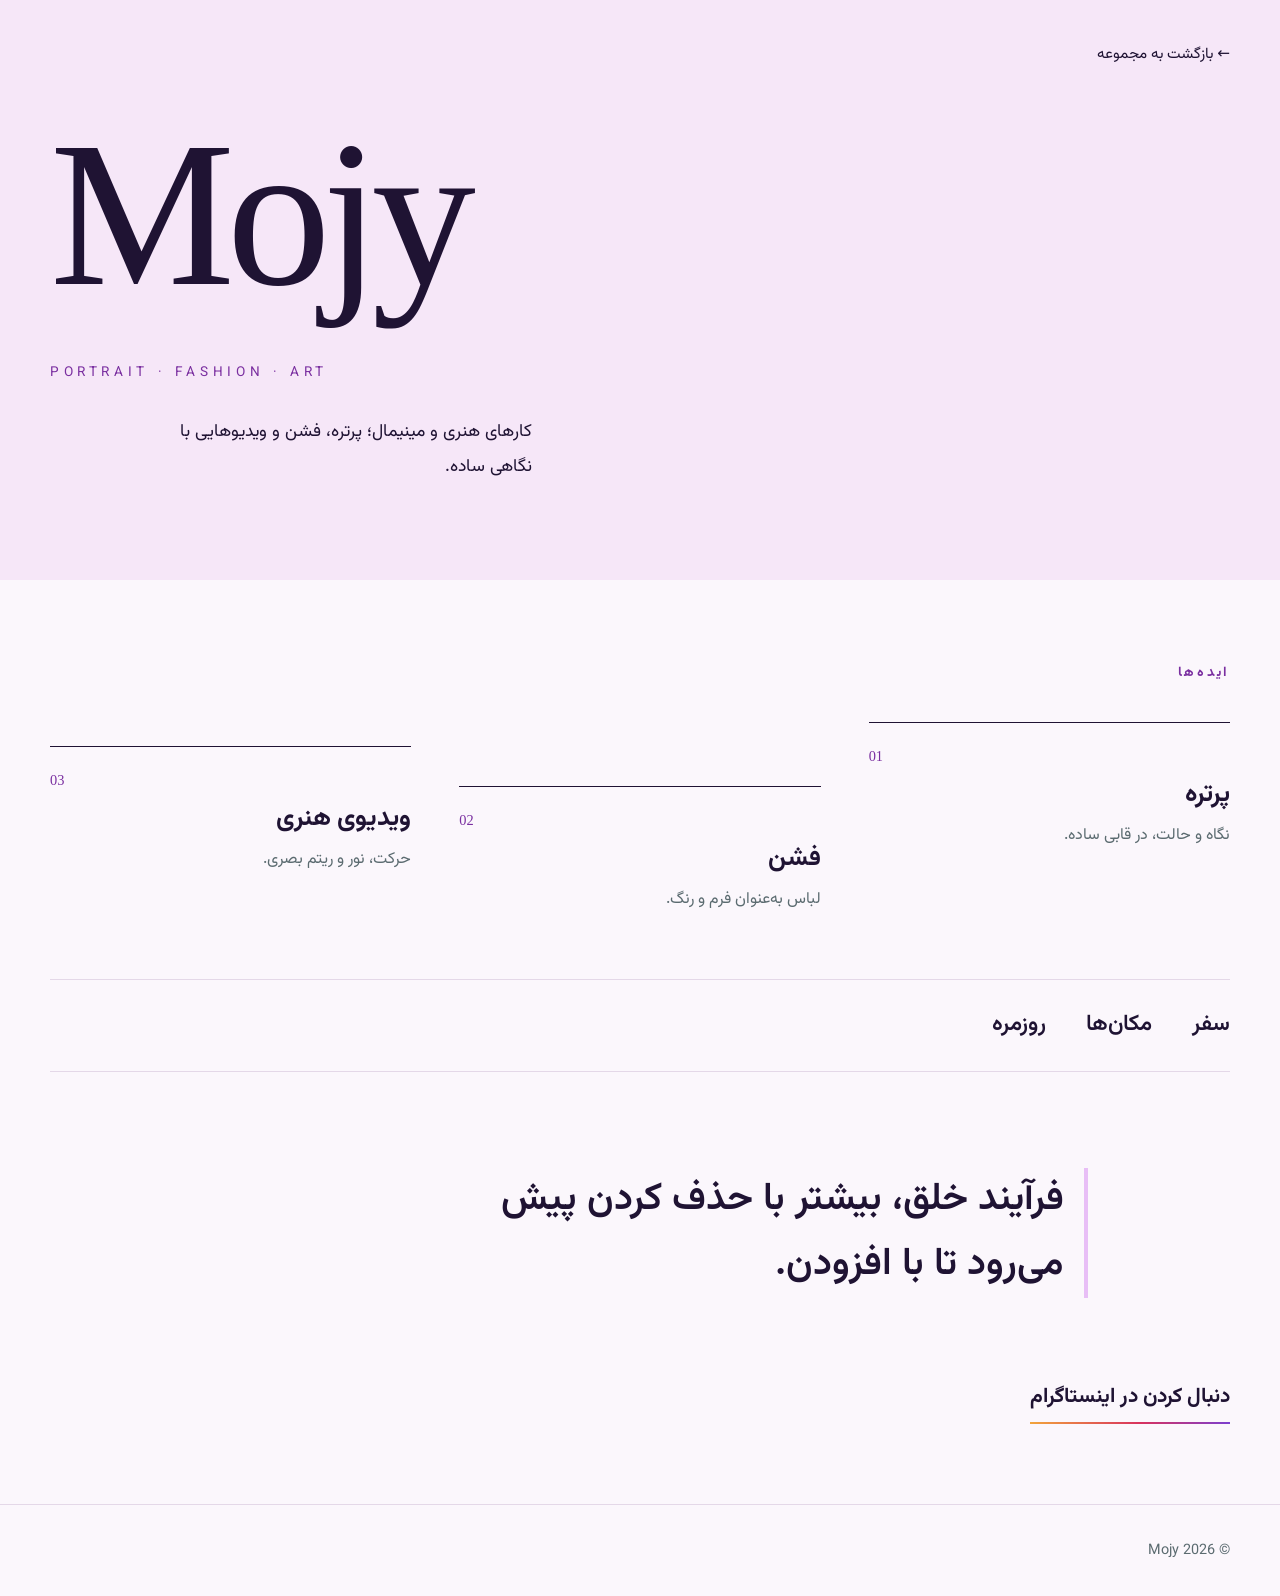
==== mojy/index.html @ 3e4e4d08 "Add SVN parent hub and separate SVN Studio and Mojy sub-sites Move SeveNatures site into sevenatures" ====
<!doctype html>
<html lang="fa" dir="rtl">
<head>
  <meta charset="utf-8">
  <meta name="viewport" content="width=device-width, initial-scale=1">
  <title>Mojy | پرتره، فشن و ویدیوی هنری</title>
  <meta name="description" content="Mojy: صفحه‌ی هنری شخصی با کارهای پرتره، فشن و ویدیوی هنری؛ مینیمال و با فضای خالی.">
  <meta name="theme-color" content="#1F1333">
  <meta name="color-scheme" content="light">
  <link rel="preload" href="assets/fonts/Vazirmatn-variable.woff2" as="font" type="font/woff2" crossorigin>
  <link rel="stylesheet" href="assets/mojy.css">
</head>
<body>
  <a class="skip-link" href="#main">رفتن به محتوای اصلی</a>

  <header class="hero">
    <div class="wrap">
      <a class="back" href="../">← بازگشت به مجموعه</a>
      <h1 class="wordmark"><span dir="ltr" lang="en">Mojy</span></h1>
      <p class="subline"><span dir="ltr" lang="en">PORTRAIT · FASHION · ART</span></p>
      <p class="intro">کارهای هنری و مینیمال؛ پرتره، فشن و ویدیوهایی با نگاهی ساده.</p>
    </div>
  </header>

  <main id="main">
    <section class="ideas" aria-labelledby="ideas-title">
      <div class="wrap">
        <h2 id="ideas-title" class="label">ایده‌ها</h2>
        <div class="cols">
          <article class="col col--1">
            <span class="num" aria-hidden="true" dir="ltr">01</span>
            <h3 class="col-t">پرتره</h3>
            <p class="col-d">نگاه و حالت، در قابی ساده.</p>
          </article>
          <article class="col col--2">
            <span class="num" aria-hidden="true" dir="ltr">02</span>
            <h3 class="col-t">فشن</h3>
            <p class="col-d">لباس به‌عنوان فرم و رنگ.</p>
          </article>
          <article class="col col--3">
            <span class="num" aria-hidden="true" dir="ltr">03</span>
            <h3 class="col-t">ویدیوی هنری</h3>
            <p class="col-d">حرکت، نور و ریتم بصری.</p>
          </article>
        </div>
      </div>
    </section>

    <section class="places" aria-label="مکان‌ها و سفر">
      <div class="wrap">
        <ul class="strip">
          <li>سفر</li>
          <li>مکان‌ها</li>
          <li>روزمره</li>
        </ul>
      </div>
    </section>

    <section class="quote" aria-label="نقل‌قول">
      <div class="wrap">
        <blockquote class="quote-text">
          <p>فرآیند خلق، بیشتر با حذف کردن پیش می‌رود تا با افزودن.</p>
        </blockquote>
      </div>
    </section>

    <section class="follow" aria-label="اینستاگرام">
      <div class="wrap">
        <a class="cta" href="#">دنبال کردن در اینستاگرام</a>
      </div>
    </section>
  </main>

  <footer class="site-foot">
    <div class="wrap">
      <p>© <span data-year>2026</span> Mojy</p>
    </div>
  </footer>

  <script>
    var y = new Date().getFullYear();
    document.querySelectorAll('[data-year]').forEach(function (el) { el.textContent = y; });
  </script>
</body>
</html>
---- mojy/assets/mojy.css ----
/* Working palette, not official brand values */

@font-face {
  font-family: "Vazirmatn";
  src: url("fonts/Vazirmatn-variable.woff2") format("woff2");
  font-weight: 100 900;
  font-style: normal;
  font-display: swap;
}

:root {
  --plum: #1F1333;
  --purple-pastel: #E8BEF6;
  --purple-soft: #F6E7F8;
  --mute: #5B6B70;
  --paper: #FBF7FC;
  --accent: #7A2FA0;
  --line: #E4D8E8;
  --ig: linear-gradient(115deg, #F2A53B, #D8325E 55%, #7B3FD0);
  --display: "Iowan Old Style", "Palatino Linotype", Palatino, Georgia, serif;
  --font: "Vazirmatn", Tahoma, "Segoe UI", system-ui, sans-serif;
  --wrap: 1180px;
}

*,
*::before,
*::after {
  box-sizing: border-box;
}

html {
  -webkit-text-size-adjust: 100%;
}

body {
  margin: 0;
  font-family: var(--font);
  font-size: 1rem;
  line-height: 1.9;
  color: var(--plum);
  background: var(--paper);
  overflow-wrap: break-word;
}

h1, h2, h3, p, ul, blockquote {
  margin: 0;
}

ul {
  padding: 0;
}

.wrap {
  width: min(100% - 2rem, var(--wrap));
  margin-inline: auto;
}

/* Skip link and focus */
.skip-link {
  position: absolute;
  inset-inline-start: 1rem;
  top: -100px;
  z-index: 10;
  padding: 0.6rem 1rem;
  background: var(--plum);
  color: var(--paper);
  text-decoration: none;
}

.skip-link:focus {
  top: 1rem;
}

:focus-visible {
  outline: 3px solid var(--accent);
  outline-offset: 4px;
}

.hero :focus-visible {
  outline-color: var(--purple-pastel);
}

/* Hero: large typographic Latin wordmark */
.hero {
  padding: 1.5rem 0 4.5rem;
  background: var(--purple-soft);
}

.back {
  display: inline-block;
  color: var(--plum);
  font-size: 0.95rem;
  text-decoration: none;
  border-bottom: 1px solid transparent;
}

.back:hover {
  border-bottom-color: currentColor;
}

.wordmark {
  margin-top: 2.5rem;
  font-family: var(--display);
  font-weight: 400;
  font-size: clamp(4.5rem, 20vw, 13rem);
  line-height: 1;
  letter-spacing: -0.04em;
  color: var(--plum);
  direction: ltr;
  text-align: start;
  max-width: 100%;
}

.subline {
  margin-top: 2.6rem; /* clears the descender of the "j" and "y" */
  direction: ltr;
  text-align: start;
  font-size: 0.85rem;
  letter-spacing: 0.34em;
  text-transform: uppercase;
  color: var(--accent);
}

.intro {
  margin-top: 1.75rem;
  max-width: 22em;
  font-size: 1.1rem;
  line-height: 2;
}

/* Ideas: editorial columns, staggered on desktop */
.ideas {
  padding: 5rem 0 4rem;
}

.label {
  font-size: 0.85rem;
  font-weight: 700;
  letter-spacing: 0.2em;
  color: var(--accent);
}

.cols {
  margin-top: 2.25rem;
  display: grid;
  gap: 2.5rem;
  grid-template-columns: 1fr;
}

.col {
  padding-top: 1.25rem;
  border-top: 1px solid var(--plum);
}

.num {
  display: block;
  font-family: var(--display);
  font-size: 0.9rem;
  color: var(--accent);
}

.col-t {
  margin-top: 0.5rem;
  font-size: 1.6rem;
  font-weight: 700;
  line-height: 1.4;
}

.col-d {
  margin-top: 0.4rem;
  max-width: 20em;
  color: var(--mute);
}

/* Places strip: three labels only */
.places {
  padding: 0 0 4rem;
}

.strip {
  display: flex;
  flex-wrap: wrap;
  gap: 0.5rem 2.5rem;
  list-style: none;
  padding: 1.5rem 0;
  border-block: 1px solid var(--line);
  font-size: 1.4rem;
  font-weight: 600;
}

/* Quote: unattributed, offset on desktop */
.quote {
  padding: 2rem 0 5rem;
}

.quote-text {
  max-width: 18em;
  padding-inline-start: 1.25rem;
  border-inline-start: 4px solid var(--purple-pastel);
  font-size: clamp(1.5rem, 4.5vw, 2.4rem);
  font-weight: 600;
  line-height: 1.7;
}

/* Instagram placeholder link: thick gradient underline */
.follow {
  padding: 0 0 5rem;
}

.cta {
  display: inline-block;
  padding-bottom: 0.4rem;
  background: var(--ig) no-repeat left bottom / 100% 2px;
  color: var(--plum);
  font-size: 1.3rem;
  font-weight: 700;
  text-decoration: none;
}

.cta:hover {
  color: var(--accent);
}

/* Footer */
.site-foot {
  padding: 2rem 0;
  border-top: 1px solid var(--line);
  font-size: 0.9rem;
  color: var(--mute);
}

/* Desktop: asymmetric composition */
@media (min-width: 760px) {
  .hero {
    padding: 2.5rem 0 6rem;
  }

  .intro {
    margin-inline-start: auto;
    margin-inline-end: 8%;
  }

  .cols {
    grid-template-columns: repeat(3, 1fr);
    gap: 3rem;
    align-items: start;
  }

  .col--2 {
    margin-top: 4rem;
  }

  .col--3 {
    margin-top: 1.5rem;
  }

  .quote-text {
    margin-inline-start: 12%;
  }
}

@media (prefers-reduced-motion: reduce) {
  *,
  *::before,
  *::after {
    animation: none !important;
    transition: none !important;
    scroll-behavior: auto !important;
  }
}
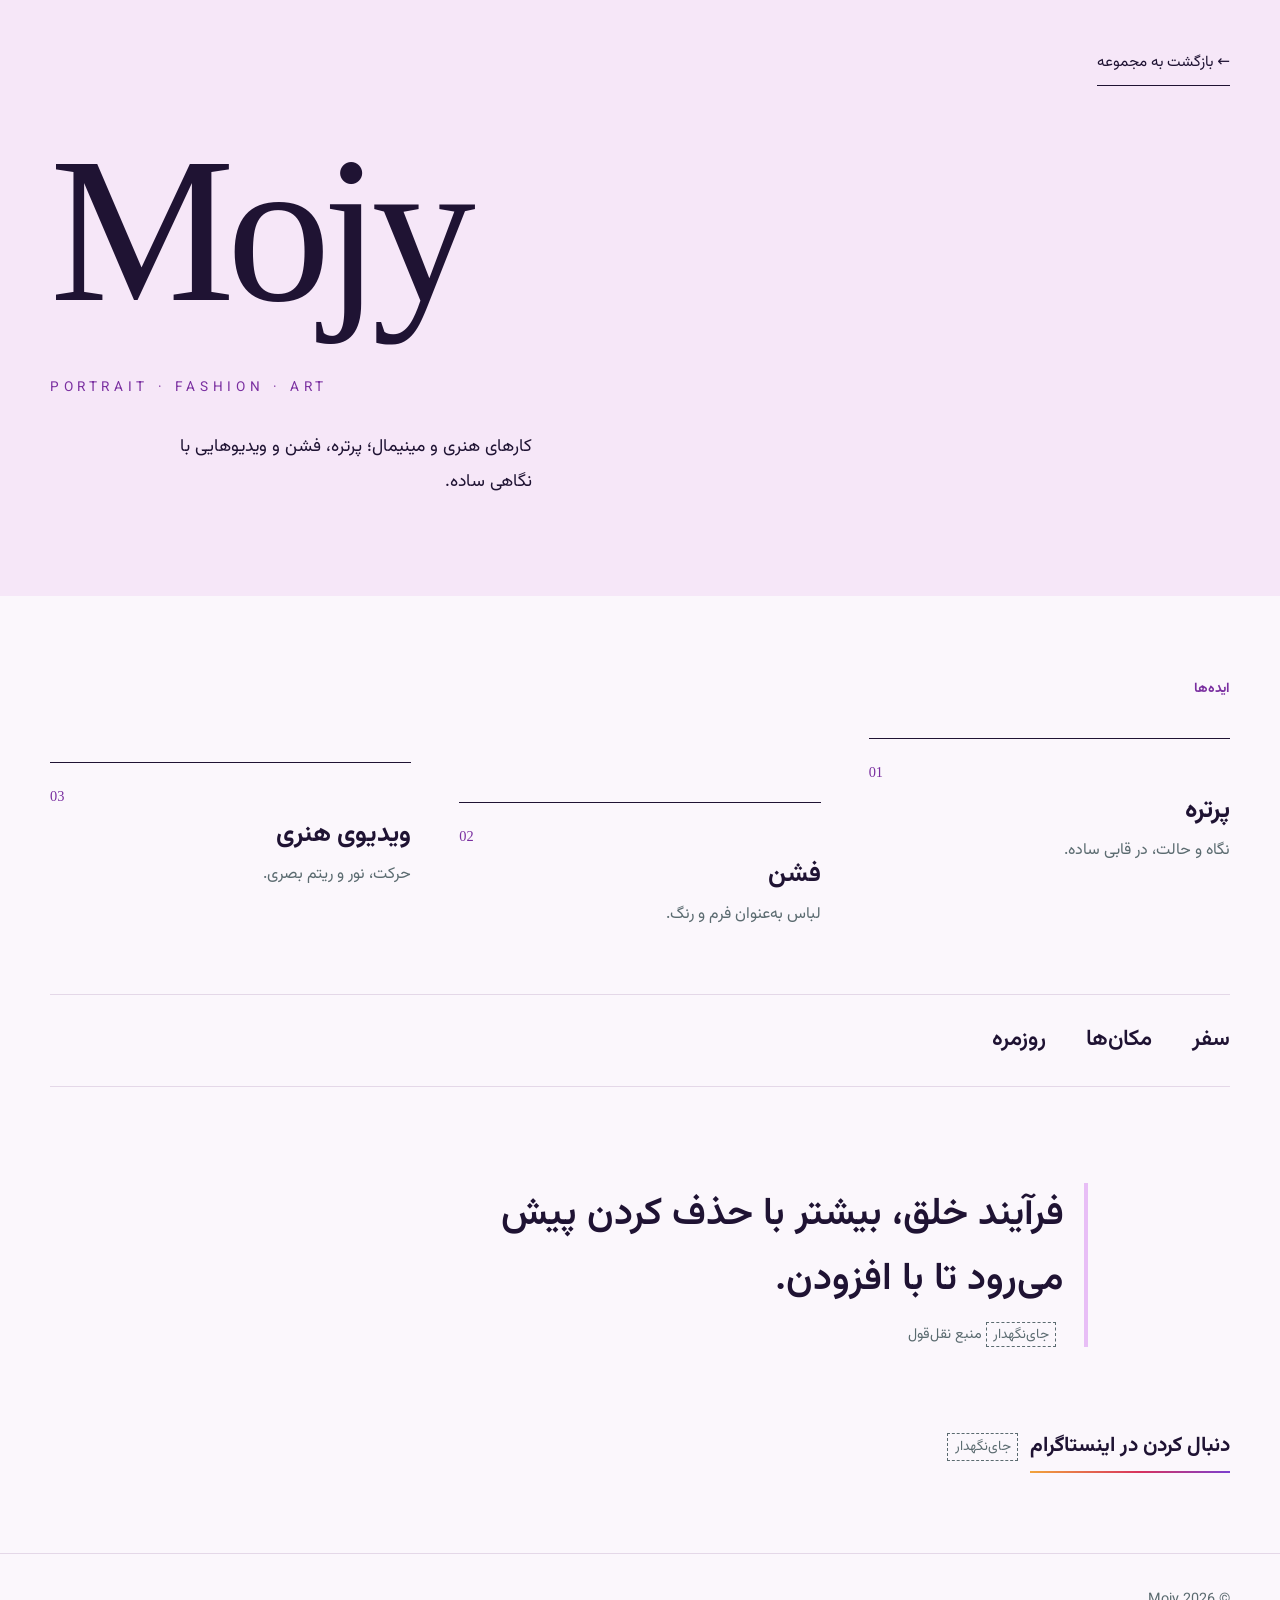
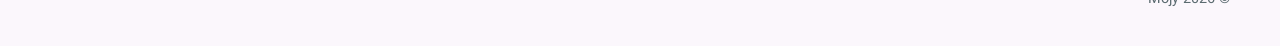
==== commit 150eb630: "Design review fixes across SeveNatures, SVN Studio and Mojy Hover lift uses translate so reveal no l" ====
--- a/mojy/index.html
+++ b/mojy/index.html
@@ -15,7 +15,7 @@
 
   <header class="hero">
     <div class="wrap">
-      <a class="back" href="../">← بازگشت به مجموعه</a>
+      <a class="back" href="../"><span aria-hidden="true">←</span> بازگشت به مجموعه</a>
       <h1 class="wordmark"><span dir="ltr" lang="en">Mojy</span></h1>
       <p class="subline"><span dir="ltr" lang="en">PORTRAIT · FASHION · ART</span></p>
       <p class="intro">کارهای هنری و مینیمال؛ پرتره، فشن و ویدیوهایی با نگاهی ساده.</p>
@@ -27,7 +27,7 @@
       <div class="wrap">
         <h2 id="ideas-title" class="label">ایده‌ها</h2>
         <div class="cols">
-          <article class="col col--1">
+          <article class="col">
             <span class="num" aria-hidden="true" dir="ltr">01</span>
             <h3 class="col-t">پرتره</h3>
             <p class="col-d">نگاه و حالت، در قابی ساده.</p>
@@ -46,7 +46,7 @@
       </div>
     </section>
 
-    <section class="places" aria-label="مکان‌ها و سفر">
+    <section class="places" aria-label="سفر، مکان‌ها و روزمره">
       <div class="wrap">
         <ul class="strip">
           <li>سفر</li>
@@ -60,13 +60,14 @@
       <div class="wrap">
         <blockquote class="quote-text">
           <p>فرآیند خلق، بیشتر با حذف کردن پیش می‌رود تا با افزودن.</p>
+          <footer class="quote-src"><span class="ph-tag">جای‌نگهدار</span> منبع نقل‌قول</footer>
         </blockquote>
       </div>
     </section>
 
     <section class="follow" aria-label="اینستاگرام">
       <div class="wrap">
-        <a class="cta" href="#">دنبال کردن در اینستاگرام</a>
+        <span class="cta">دنبال کردن در اینستاگرام</span> <span class="ph-tag">جای‌نگهدار</span>
       </div>
     </section>
   </main>
--- a/mojy/assets/mojy.css
+++ b/mojy/assets/mojy.css
@@ -20,16 +20,24 @@
   --display: "Iowan Old Style", "Palatino Linotype", Palatino, Georgia, serif;
   --font: "Vazirmatn", Tahoma, "Segoe UI", system-ui, sans-serif;
   --wrap: 1180px;
+
+  /* Spacing and type scale: values match the literals they replace */
+  --space-1: 0.5rem;
+  --space-2: 1rem;
+  --space-3: 1.25rem;
+  --space-4: 1.5rem;
+  --space-5: 2rem;
+  --space-6: 2.5rem;
+  --space-7: 4rem;
+  --space-8: 5rem;
+  --fs-xs: 0.85rem;
+  --fs-sm: 0.9rem;
 }
 
 *,
 *::before,
 *::after {
   box-sizing: border-box;
-}
-
-html {
-  -webkit-text-size-adjust: 100%;
 }
 
 body {
@@ -51,24 +59,24 @@
 }
 
 .wrap {
-  width: min(100% - 2rem, var(--wrap));
+  width: min(100% - var(--space-5), var(--wrap));
   margin-inline: auto;
 }
 
 /* Skip link and focus */
 .skip-link {
   position: absolute;
-  inset-inline-start: 1rem;
+  inset-inline-start: var(--space-2);
   top: -100px;
   z-index: 10;
-  padding: 0.6rem 1rem;
+  padding: 0.6rem var(--space-2);
   background: var(--plum);
   color: var(--paper);
   text-decoration: none;
 }
 
 .skip-link:focus {
-  top: 1rem;
+  top: var(--space-2);
 }
 
 :focus-visible {
@@ -76,30 +84,23 @@
   outline-offset: 4px;
 }
 
-.hero :focus-visible {
-  outline-color: var(--purple-pastel);
-}
-
 /* Hero: large typographic Latin wordmark */
 .hero {
-  padding: 1.5rem 0 4.5rem;
+  padding: var(--space-4) 0 4.5rem;
   background: var(--purple-soft);
 }
 
 .back {
   display: inline-block;
+  padding: var(--space-1) 0;
   color: var(--plum);
   font-size: 0.95rem;
   text-decoration: none;
-  border-bottom: 1px solid transparent;
-}
-
-.back:hover {
-  border-bottom-color: currentColor;
+  border-bottom: 1px solid currentColor;
 }
 
 .wordmark {
-  margin-top: 2.5rem;
+  margin-top: var(--space-6);
   font-family: var(--display);
   font-weight: 400;
   font-size: clamp(4.5rem, 20vw, 13rem);
@@ -115,10 +116,14 @@
   margin-top: 2.6rem; /* clears the descender of the "j" and "y" */
   direction: ltr;
   text-align: start;
-  font-size: 0.85rem;
+  font-size: var(--fs-xs);
+  color: var(--accent);
+}
+
+/* Latin only: tracking and uppercase apply to the span, never to Persian text */
+.subline span {
   letter-spacing: 0.34em;
   text-transform: uppercase;
-  color: var(--accent);
 }
 
 .intro {
@@ -130,37 +135,36 @@
 
 /* Ideas: editorial columns, staggered on desktop */
 .ideas {
-  padding: 5rem 0 4rem;
+  padding: var(--space-8) 0 var(--space-7);
 }
 
 .label {
-  font-size: 0.85rem;
+  font-size: var(--fs-xs);
   font-weight: 700;
-  letter-spacing: 0.2em;
   color: var(--accent);
 }
 
 .cols {
   margin-top: 2.25rem;
   display: grid;
-  gap: 2.5rem;
-  grid-template-columns: 1fr;
+  gap: var(--space-6);
+  grid-template-columns: minmax(0, 1fr);
 }
 
 .col {
-  padding-top: 1.25rem;
+  padding-top: var(--space-3);
   border-top: 1px solid var(--plum);
 }
 
 .num {
   display: block;
   font-family: var(--display);
-  font-size: 0.9rem;
+  font-size: var(--fs-sm);
   color: var(--accent);
 }
 
 .col-t {
-  margin-top: 0.5rem;
+  margin-top: var(--space-1);
   font-size: 1.6rem;
   font-weight: 700;
   line-height: 1.4;
@@ -174,65 +178,84 @@
 
 /* Places strip: three labels only */
 .places {
-  padding: 0 0 4rem;
+  padding: 0 0 var(--space-7);
 }
 
 .strip {
   display: flex;
   flex-wrap: wrap;
-  gap: 0.5rem 2.5rem;
+  gap: var(--space-1) var(--space-6);
   list-style: none;
-  padding: 1.5rem 0;
+  padding: var(--space-4) 0;
   border-block: 1px solid var(--line);
   font-size: 1.4rem;
   font-weight: 600;
 }
 
-/* Quote: unattributed, offset on desktop */
+/* Quote: source marked as placeholder, offset on desktop */
 .quote {
-  padding: 2rem 0 5rem;
+  padding: var(--space-5) 0 var(--space-8);
 }
 
 .quote-text {
   max-width: 18em;
-  padding-inline-start: 1.25rem;
+  padding-inline-start: var(--space-3);
   border-inline-start: 4px solid var(--purple-pastel);
   font-size: clamp(1.5rem, 4.5vw, 2.4rem);
   font-weight: 600;
   line-height: 1.7;
 }
 
-/* Instagram placeholder link: thick gradient underline */
+.quote-src {
+  margin-top: var(--space-1);
+  font-size: var(--fs-sm);
+  font-weight: 400;
+  color: var(--mute);
+}
+
+/* Placeholder marker for content that is not final yet */
+.ph-tag {
+  display: inline-block;
+  margin-inline-start: var(--space-1);
+  padding-inline: 0.4rem;
+  border: 1px dashed var(--mute);
+  font-size: var(--fs-xs);
+  font-weight: 400;
+  color: var(--mute);
+  vertical-align: middle;
+}
+
+/* Instagram placeholder: thick gradient underline */
 .follow {
-  padding: 0 0 5rem;
+  padding: 0 0 var(--space-8);
 }
 
 .cta {
   display: inline-block;
   padding-bottom: 0.4rem;
-  background: var(--ig) no-repeat left bottom / 100% 2px;
+  background: var(--ig) no-repeat bottom / 100% 2px;
   color: var(--plum);
   font-size: 1.3rem;
   font-weight: 700;
   text-decoration: none;
 }
 
-.cta:hover {
+a.cta:hover {
   color: var(--accent);
 }
 
 /* Footer */
 .site-foot {
-  padding: 2rem 0;
+  padding: var(--space-5) 0;
   border-top: 1px solid var(--line);
-  font-size: 0.9rem;
+  font-size: var(--fs-sm);
   color: var(--mute);
 }
 
 /* Desktop: asymmetric composition */
 @media (min-width: 760px) {
   .hero {
-    padding: 2.5rem 0 6rem;
+    padding: var(--space-6) 0 6rem;
   }
 
   .intro {
@@ -241,17 +264,17 @@
   }
 
   .cols {
-    grid-template-columns: repeat(3, 1fr);
+    grid-template-columns: repeat(3, minmax(0, 1fr));
     gap: 3rem;
     align-items: start;
   }
 
   .col--2 {
-    margin-top: 4rem;
+    margin-top: var(--space-7);
   }
 
   .col--3 {
-    margin-top: 1.5rem;
+    margin-top: var(--space-4);
   }
 
   .quote-text {
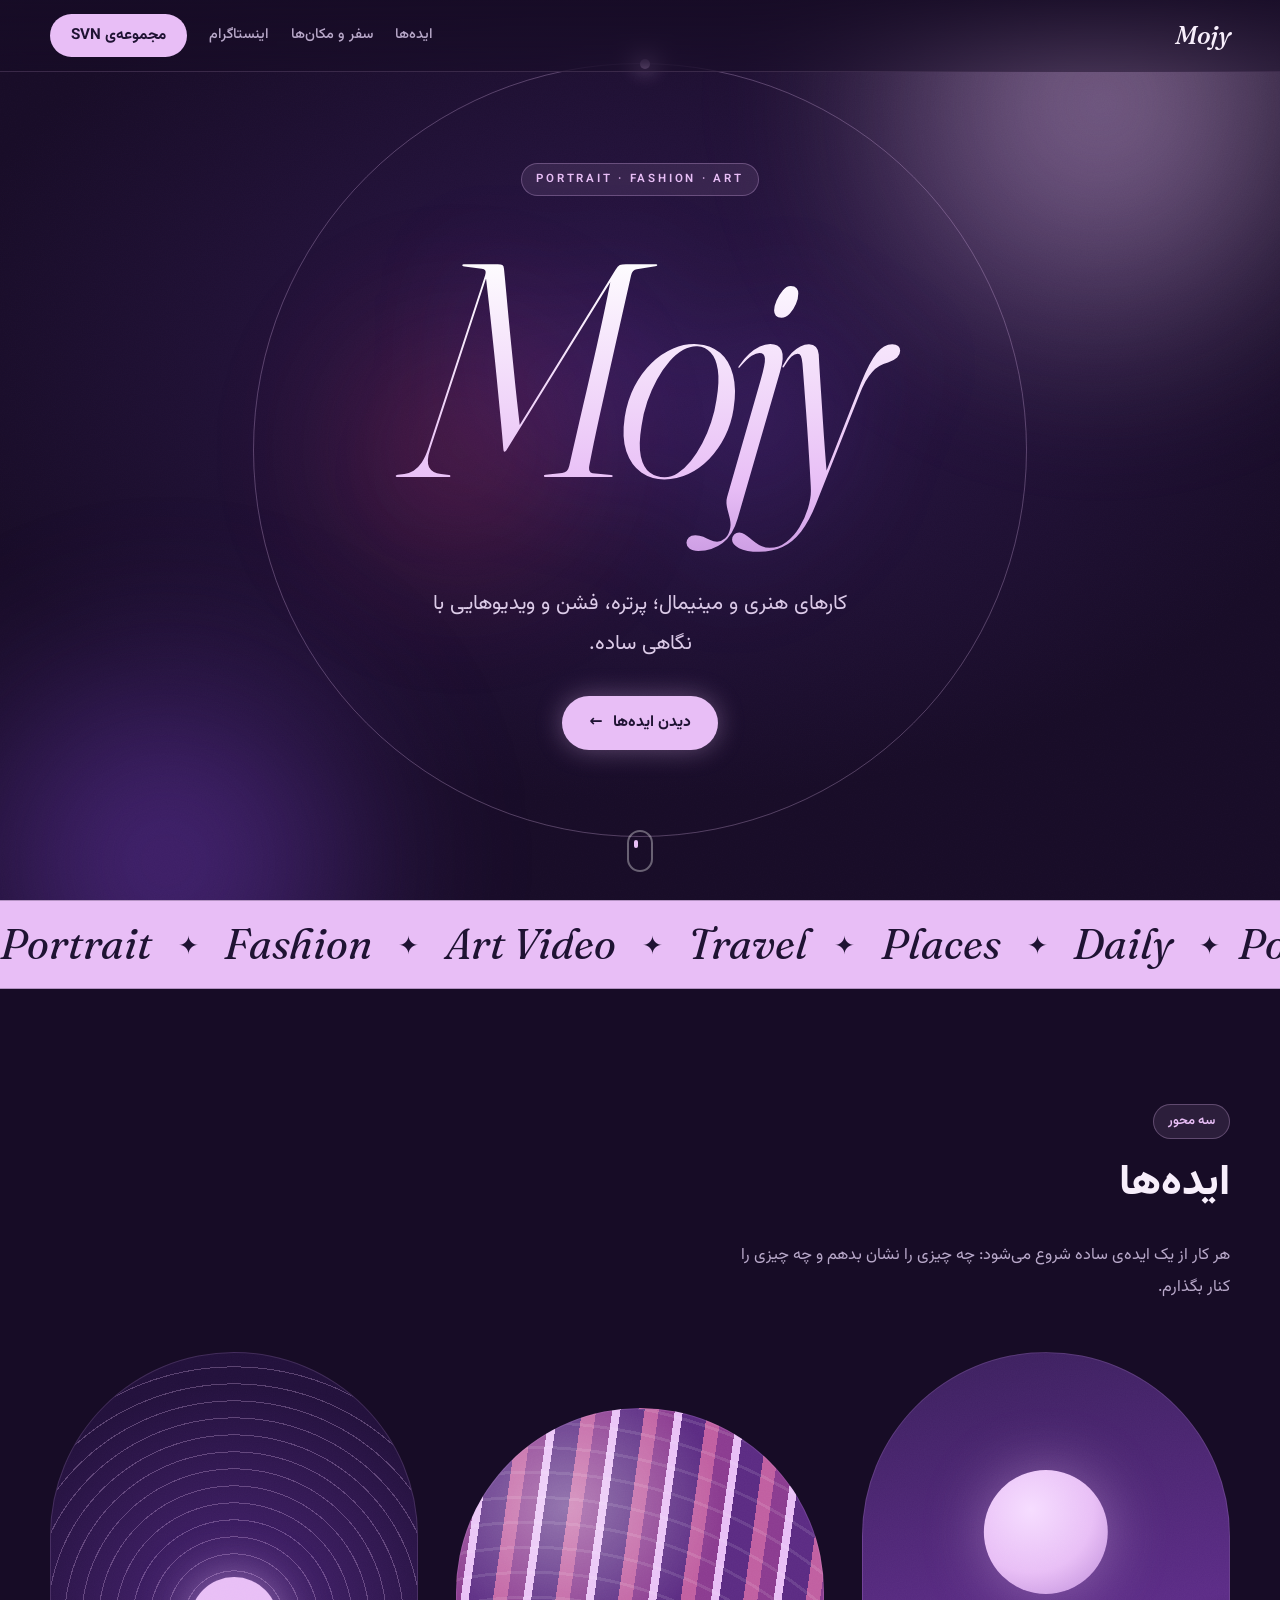
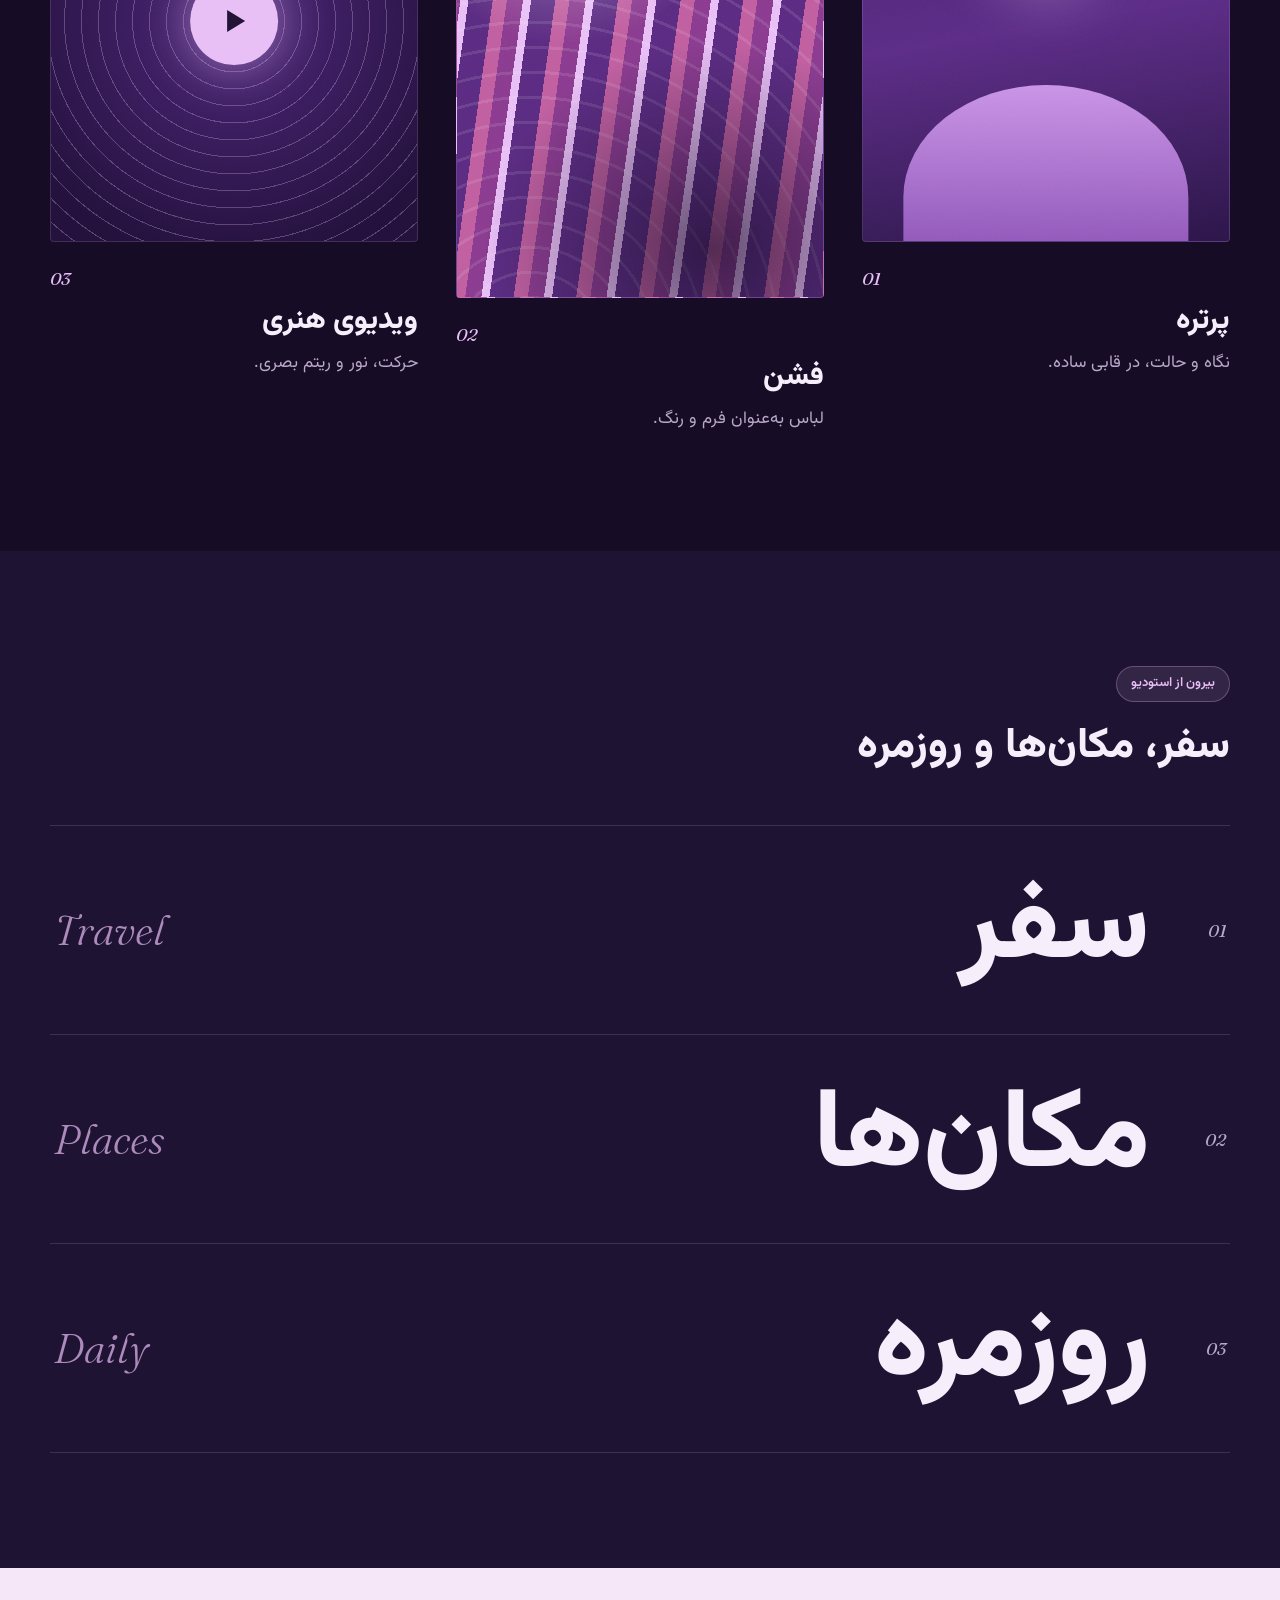
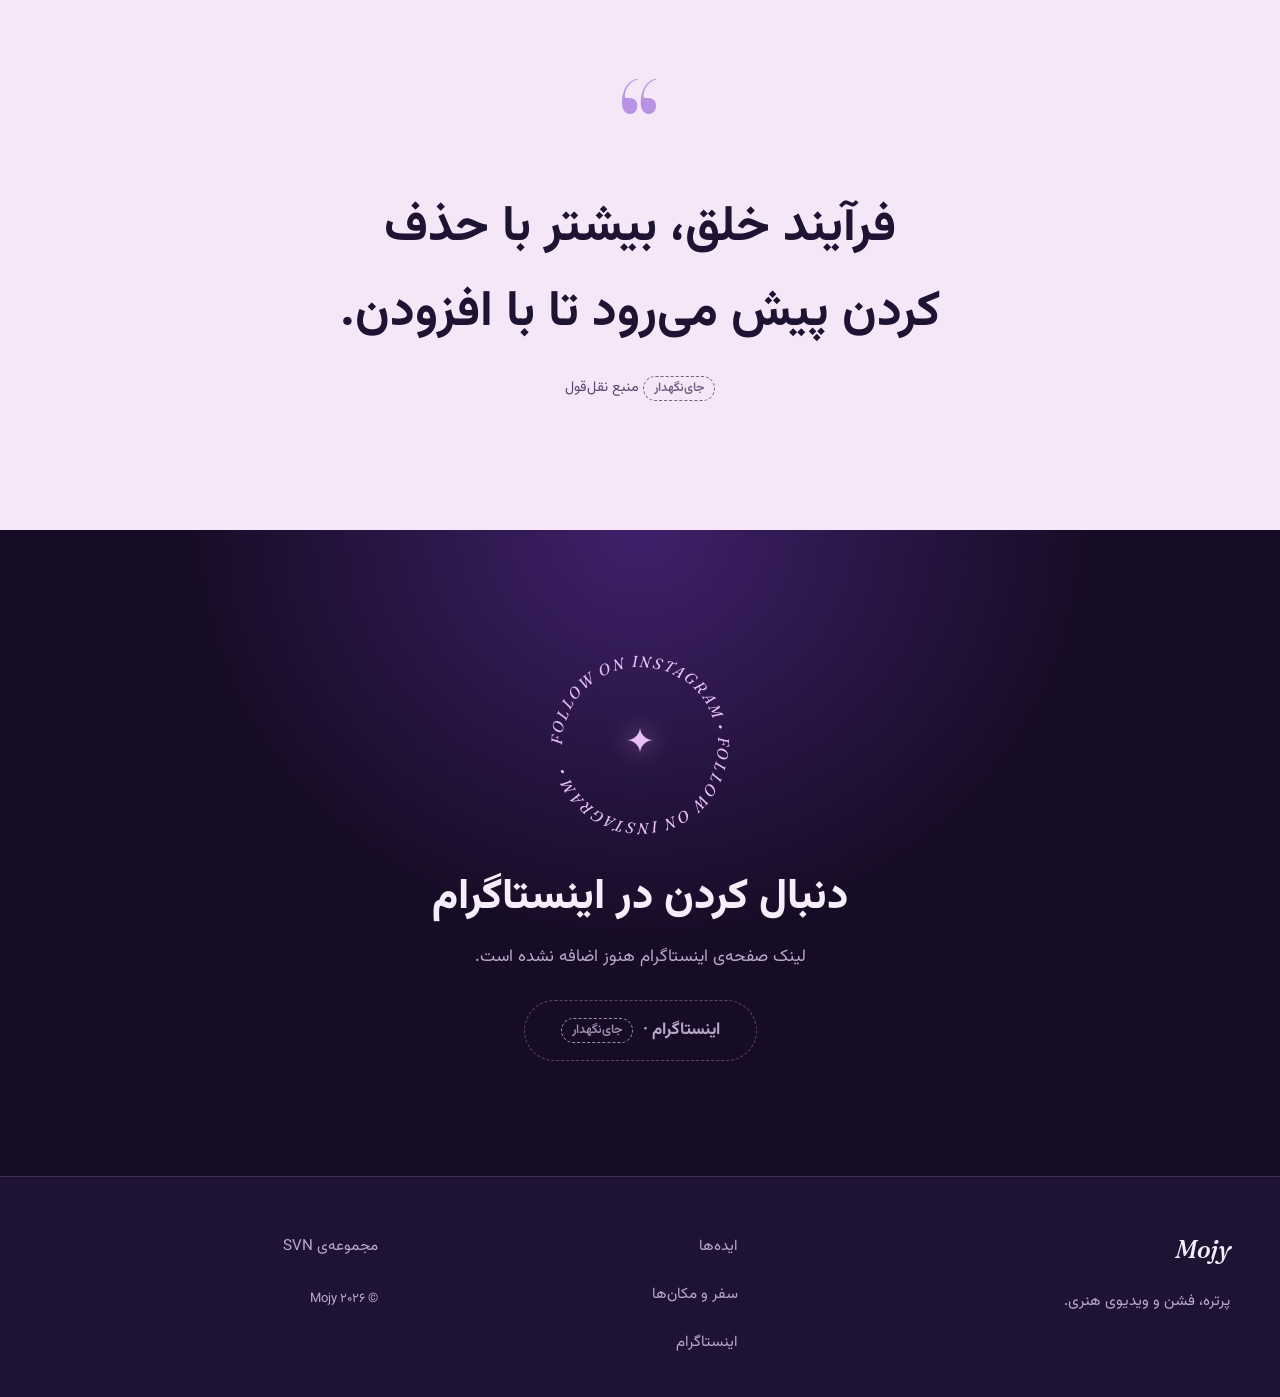
==== commit aa13b4c3: "Redesign hub, SVN Studio and Mojy to match the SeveNatures level - Shared base.css/site.js (tokens, " ====
--- a/mojy/index.html
+++ b/mojy/index.html
@@ -1,86 +1,181 @@
 <!doctype html>
-<html lang="fa" dir="rtl">
+<html lang="fa" dir="rtl" class="no-js">
 <head>
   <meta charset="utf-8">
   <meta name="viewport" content="width=device-width, initial-scale=1">
   <title>Mojy | پرتره، فشن و ویدیوی هنری</title>
   <meta name="description" content="Mojy: صفحه‌ی هنری شخصی با کارهای پرتره، فشن و ویدیوی هنری؛ مینیمال و با فضای خالی.">
-  <meta name="theme-color" content="#1F1333">
-  <meta name="color-scheme" content="light">
-  <link rel="preload" href="assets/fonts/Vazirmatn-variable.woff2" as="font" type="font/woff2" crossorigin>
-  <link rel="stylesheet" href="assets/mojy.css">
+  <meta name="theme-color" content="#170C26">
+  <meta name="color-scheme" content="dark">
+  <link rel="canonical" href="https://mrrooobooot.github.io/7natures/mojy/">
+  <link rel="icon" href="../sevenatures/assets/favicon.svg" type="image/svg+xml">
+
+  <meta property="og:type" content="website">
+  <meta property="og:title" content="Mojy | پرتره، فشن و ویدیوی هنری">
+  <meta property="og:description" content="صفحه‌ی هنری شخصی؛ پرتره، فشن و ویدیوهایی با نگاهی ساده.">
+  <meta property="og:url" content="https://mrrooobooot.github.io/7natures/mojy/">
+  <meta property="og:image" content="https://mrrooobooot.github.io/7natures/sevenatures/assets/img/og-cover.jpg">
+  <meta property="og:locale" content="fa_IR">
+
+  <link rel="preload" href="../assets/fonts/Vazirmatn-variable.woff2" as="font" type="font/woff2" crossorigin>
+  <link rel="preload" href="assets/fonts/Fraunces-italic-latin.woff2" as="font" type="font/woff2" crossorigin>
+  <link rel="stylesheet" href="../assets/svn/base.css?v=2">
+  <link rel="stylesheet" href="assets/mojy.css?v=2">
 </head>
 <body>
   <a class="skip-link" href="#main">رفتن به محتوای اصلی</a>
 
-  <header class="hero">
-    <div class="wrap">
-      <a class="back" href="../"><span aria-hidden="true">←</span> بازگشت به مجموعه</a>
-      <h1 class="wordmark"><span dir="ltr" lang="en">Mojy</span></h1>
-      <p class="subline"><span dir="ltr" lang="en">PORTRAIT · FASHION · ART</span></p>
-      <p class="intro">کارهای هنری و مینیمال؛ پرتره، فشن و ویدیوهایی با نگاهی ساده.</p>
+  <header class="site-header" id="top">
+    <div class="container nav-wrap">
+      <a class="brand" href="#top" aria-label="Mojy، بازگشت به ابتدای صفحه">
+        <span class="brand-name" dir="ltr" lang="en">Mojy</span>
+      </a>
+
+      <button class="nav-toggle" type="button" aria-expanded="false" aria-controls="site-nav" aria-label="باز کردن منو">
+        <span></span><span></span><span></span>
+      </button>
+
+      <nav class="site-nav" id="site-nav" aria-label="منوی اصلی">
+        <a href="#ideas">ایده‌ها</a>
+        <a href="#places">سفر و مکان‌ها</a>
+        <a href="#follow">اینستاگرام</a>
+        <a class="btn btn-small" href="../">مجموعه‌ی SVN</a>
+      </nav>
     </div>
   </header>
 
   <main id="main">
-    <section class="ideas" aria-labelledby="ideas-title">
-      <div class="wrap">
-        <h2 id="ideas-title" class="label">ایده‌ها</h2>
-        <div class="cols">
-          <article class="col">
-            <span class="num" aria-hidden="true" dir="ltr">01</span>
-            <h3 class="col-t">پرتره</h3>
-            <p class="col-d">نگاه و حالت، در قابی ساده.</p>
+    <!-- ============ Hero ============ -->
+    <section class="hero" aria-labelledby="hero-title">
+      <div class="hero-media" aria-hidden="true">
+        <span class="blob blob--1"></span>
+        <span class="blob blob--2"></span>
+        <span class="blob blob--3"></span>
+        <span class="ring"><i></i></span>
+        <span class="grain"></span>
+      </div>
+
+      <div class="container hero-content">
+        <p class="eyebrow" lang="en" dir="ltr">PORTRAIT · FASHION · ART</p>
+        <h1 id="hero-title" class="wordmark"><span dir="ltr" lang="en">Mojy</span></h1>
+        <p class="hero-lead">کارهای هنری و مینیمال؛ پرتره، فشن و ویدیوهایی با نگاهی ساده.</p>
+        <div class="hero-actions">
+          <a class="btn btn-primary" href="#ideas">
+            <span>دیدن ایده‌ها</span>
+            <span class="btn-arrow" aria-hidden="true">←</span>
+          </a>
+        </div>
+      </div>
+
+      <a class="scroll-cue" href="#ideas" aria-label="پایین رفتن به ایده‌ها"><span></span></a>
+    </section>
+
+    <!-- ============ Marquee (decorative) ============ -->
+    <div class="marquee" dir="ltr" aria-hidden="true">
+      <div class="marquee-track">
+        <span>Portrait <i>✦</i> Fashion <i>✦</i> Art Video <i>✦</i> Travel <i>✦</i> Places <i>✦</i> Daily <i>✦</i></span>
+        <span>Portrait <i>✦</i> Fashion <i>✦</i> Art Video <i>✦</i> Travel <i>✦</i> Places <i>✦</i> Daily <i>✦</i></span>
+      </div>
+    </div>
+
+    <!-- ============ Ideas ============ -->
+    <section class="section ideas" id="ideas" aria-labelledby="ideas-title">
+      <div class="container">
+        <header class="section-head reveal">
+          <p class="eyebrow">سه محور</p>
+          <h2 id="ideas-title" class="section-title">ایده‌ها</h2>
+          <p class="section-lead">هر کار از یک ایده‌ی ساده شروع می‌شود: چه چیزی را نشان بدهم و چه چیزی را کنار بگذارم.</p>
+        </header>
+
+        <div class="frames">
+          <article class="frame frame--portrait reveal">
+            <div class="frame-art" aria-hidden="true"><span class="art-head"></span><span class="art-shoulders"></span></div>
+            <span class="frame-n" aria-hidden="true" dir="ltr">01</span>
+            <h3 class="frame-t">پرتره</h3>
+            <p class="frame-d">نگاه و حالت، در قابی ساده.</p>
           </article>
-          <article class="col col--2">
-            <span class="num" aria-hidden="true" dir="ltr">02</span>
-            <h3 class="col-t">فشن</h3>
-            <p class="col-d">لباس به‌عنوان فرم و رنگ.</p>
+
+          <article class="frame frame--fashion reveal">
+            <div class="frame-art" aria-hidden="true"><span class="art-folds"></span></div>
+            <span class="frame-n" aria-hidden="true" dir="ltr">02</span>
+            <h3 class="frame-t">فشن</h3>
+            <p class="frame-d">لباس به‌عنوان فرم و رنگ.</p>
           </article>
-          <article class="col col--3">
-            <span class="num" aria-hidden="true" dir="ltr">03</span>
-            <h3 class="col-t">ویدیوی هنری</h3>
-            <p class="col-d">حرکت، نور و ریتم بصری.</p>
+
+          <article class="frame frame--video reveal">
+            <div class="frame-art" aria-hidden="true"><span class="art-rings"></span><span class="art-play"></span></div>
+            <span class="frame-n" aria-hidden="true" dir="ltr">03</span>
+            <h3 class="frame-t">ویدیوی هنری</h3>
+            <p class="frame-d">حرکت، نور و ریتم بصری.</p>
           </article>
         </div>
       </div>
     </section>
 
-    <section class="places" aria-label="سفر، مکان‌ها و روزمره">
-      <div class="wrap">
-        <ul class="strip">
-          <li>سفر</li>
-          <li>مکان‌ها</li>
-          <li>روزمره</li>
+    <!-- ============ Places ============ -->
+    <section class="section places" id="places" aria-labelledby="places-title">
+      <div class="container">
+        <header class="section-head reveal">
+          <p class="eyebrow">بیرون از استودیو</p>
+          <h2 id="places-title" class="section-title">سفر، مکان‌ها و روزمره</h2>
+        </header>
+
+        <ul class="rows">
+          <li class="row reveal"><span class="row-n" aria-hidden="true" dir="ltr">01</span><span class="row-t">سفر</span><span class="row-en" aria-hidden="true" dir="ltr">Travel</span></li>
+          <li class="row reveal"><span class="row-n" aria-hidden="true" dir="ltr">02</span><span class="row-t">مکان‌ها</span><span class="row-en" aria-hidden="true" dir="ltr">Places</span></li>
+          <li class="row reveal"><span class="row-n" aria-hidden="true" dir="ltr">03</span><span class="row-t">روزمره</span><span class="row-en" aria-hidden="true" dir="ltr">Daily</span></li>
         </ul>
       </div>
     </section>
 
+    <!-- ============ Quote ============ -->
     <section class="quote" aria-label="نقل‌قول">
-      <div class="wrap">
-        <blockquote class="quote-text">
+      <div class="container">
+        <blockquote class="quote-text reveal">
+          <span class="quote-mark" aria-hidden="true">“</span>
           <p>فرآیند خلق، بیشتر با حذف کردن پیش می‌رود تا با افزودن.</p>
           <footer class="quote-src"><span class="ph-tag">جای‌نگهدار</span> منبع نقل‌قول</footer>
         </blockquote>
       </div>
     </section>
 
-    <section class="follow" aria-label="اینستاگرام">
-      <div class="wrap">
-        <span class="cta">دنبال کردن در اینستاگرام</span> <span class="ph-tag">جای‌نگهدار</span>
+    <!-- ============ Follow ============ -->
+    <section class="section follow" id="follow" aria-labelledby="follow-title">
+      <div class="container follow-inner reveal">
+        <div class="badge" aria-hidden="true">
+          <svg viewBox="0 0 200 200" width="200" height="200">
+            <defs><path id="circ" d="M100,100 m-78,0 a78,78 0 1,1 156,0 a78,78 0 1,1 -156,0"/></defs>
+            <text><textPath href="#circ" startOffset="0">FOLLOW ON INSTAGRAM • FOLLOW ON INSTAGRAM •</textPath></text>
+          </svg>
+          <span class="badge-core">✦</span>
+        </div>
+        <h2 id="follow-title" class="section-title">دنبال کردن در اینستاگرام</h2>
+        <p>لینک صفحه‌ی اینستاگرام هنوز اضافه نشده است.</p>
+        <span class="btn btn-large btn--soon">اینستاگرام · <span class="ph-tag">جای‌نگهدار</span></span>
       </div>
     </section>
   </main>
 
-  <footer class="site-foot">
-    <div class="wrap">
-      <p>© <span data-year>2026</span> Mojy</p>
+  <footer class="site-footer">
+    <div class="container footer-grid">
+      <div class="footer-brand">
+        <a class="brand" href="#top"><span class="brand-name" dir="ltr" lang="en">Mojy</span></a>
+        <p>پرتره، فشن و ویدیوی هنری.</p>
+      </div>
+      <nav class="footer-nav" aria-label="لینک‌های فوتر">
+        <a href="#ideas">ایده‌ها</a>
+        <a href="#places">سفر و مکان‌ها</a>
+        <a href="#follow">اینستاگرام</a>
+      </nav>
+      <div class="footer-meta">
+        <a href="../">مجموعه‌ی SVN</a>
+        <p class="copyright">© <span data-year></span> <span dir="ltr" lang="en">Mojy</span></p>
+      </div>
     </div>
   </footer>
 
-  <script>
-    var y = new Date().getFullYear();
-    document.querySelectorAll('[data-year]').forEach(function (el) { el.textContent = y; });
-  </script>
+  <a class="to-top" href="#top" aria-label="بازگشت به بالای صفحه"><span aria-hidden="true">↑</span></a>
+
+  <script src="../assets/svn/site.js?v=1" defer></script>
 </body>
 </html>
--- a/assets/svn/base.css
+++ b/assets/svn/base.css
@@ -0,0 +1,521 @@
+/* ==========================================================================
+   SVN shared base — reset, header, buttons, hero skeleton, reveal, footer.
+   Each page (hub.css / studio.css / mojy.css) overrides the tokens below.
+   Colours are working values, not official brand specs.
+   ========================================================================== */
+
+@font-face {
+  font-family: "Vazirmatn";
+  src: url("../fonts/Vazirmatn-variable.woff2") format("woff2");
+  font-weight: 100 900;
+  font-style: normal;
+  font-display: swap;
+}
+
+:root {
+  --bg: #050d12;
+  --bg-rgb: 5, 13, 18;
+  --bg-2: #09161d;
+  --surface: rgba(255, 255, 255, 0.045);
+  --line: rgba(255, 255, 255, 0.11);
+  --line-strong: rgba(255, 255, 255, 0.26);
+  --white-rgb: 255, 255, 255;
+  --text: #eef5f7;
+  --text-dim: #a8b8bf;
+  --text-body: #cddbe0;
+  --accent: #9fd6ff;
+  --accent-rgb: 159, 214, 255;
+  --accent-ink: #04131c;
+
+  --radius: 20px;
+  --radius-sm: 12px;
+  --radius-xs: 6px;
+  --radius-pill: 999px;
+  --shadow: 0 22px 60px rgba(0, 0, 0, 0.5);
+  --shadow-sm: 0 10px 30px rgba(0, 0, 0, 0.35);
+  --glow: 0 0 26px rgba(var(--accent-rgb), 0.35);
+  --container: 1180px;
+  --gutter: 16px;
+  --header-h: 72px;
+
+  --ease: cubic-bezier(0.2, 0.7, 0.2, 1);
+  --dur-fast: 0.2s;
+  --dur-base: 0.25s;
+  --dur-md: 0.3s;
+  --dur-slow: 0.4s;
+  --dur-xl: 0.7s;
+  --dur-reveal: 0.8s;
+  --dur-hero: 1.4s;
+
+  --font: "Vazirmatn", Tahoma, system-ui, sans-serif;
+  --mono: ui-monospace, "SF Mono", Menlo, Consolas, monospace;
+  --fw-regular: 400;
+  --fw-medium: 500;
+  --fw-semi: 600;
+  --fw-bold: 700;
+  --fw-black: 800;
+  --fs-xs: 0.8125rem;
+  --fs-sm: 0.9rem;
+  --fs-base: 1.0625rem;
+  --fs-md: 1.2rem;
+  --fs-xl: clamp(1.75rem, 1.3rem + 1.7vw, 2.65rem);
+  --fs-display: clamp(2.5rem, 1.4rem + 5vw, 5rem);
+  --lh-tight: 1.3;
+  --lh-heading: 1.45;
+  --lh-body: 1.95;
+}
+
+*, *::before, *::after { box-sizing: border-box; }
+
+html {
+  scroll-behavior: smooth;
+  scroll-padding-top: calc(var(--header-h) + 12px);
+  -webkit-text-size-adjust: 100%;
+}
+
+body {
+  margin: 0;
+  background: var(--bg);
+  color: var(--text);
+  font-family: var(--font);
+  font-size: var(--fs-base);
+  font-weight: var(--fw-regular);
+  line-height: var(--lh-body);
+  font-kerning: normal;
+  text-rendering: optimizeLegibility;
+  -webkit-font-smoothing: antialiased;
+}
+
+img, svg { display: block; max-width: 100%; }
+img { height: auto; }
+a { color: inherit; text-decoration: none; }
+h1, h2, h3 { line-height: var(--lh-heading); margin: 0 0 0.5em; font-weight: var(--fw-black); }
+p { margin: 0 0 1em; text-wrap: pretty; }
+ul, ol { margin: 0; padding: 0; list-style: none; }
+
+:focus-visible {
+  outline: 2px solid var(--accent);
+  outline-offset: 3px;
+  border-radius: var(--radius-xs);
+}
+
+.skip-link {
+  position: absolute;
+  inset-inline-start: 12px;
+  top: -60px;
+  background: var(--accent);
+  color: var(--accent-ink);
+  padding: 10px 16px;
+  border-radius: var(--radius-sm);
+  z-index: 100;
+  transition: top var(--dur-fast) var(--ease);
+}
+.skip-link:focus { top: 12px; }
+
+.sr-only {
+  position: absolute;
+  width: 1px;
+  height: 1px;
+  padding: 0;
+  margin: -1px;
+  overflow: hidden;
+  clip: rect(0, 0, 0, 0);
+  white-space: nowrap;
+  border: 0;
+}
+
+.container {
+  width: min(100% - var(--gutter) * 2, var(--container));
+  margin-inline: auto;
+}
+
+/* ---------- Typography helpers ---------- */
+.eyebrow {
+  display: inline-block;
+  font-size: var(--fs-xs);
+  font-weight: var(--fw-semi);
+  color: var(--accent);
+  background: rgba(var(--accent-rgb), 0.1);
+  border: 1px solid rgba(var(--accent-rgb), 0.28);
+  padding: 4px 14px;
+  border-radius: var(--radius-pill);
+  margin-bottom: 16px;
+}
+.section-title {
+  font-size: var(--fs-xl);
+  line-height: 1.4;
+  margin-bottom: 0.6em;
+  text-wrap: balance;
+}
+.section-lead { color: var(--text-dim); max-width: 60ch; font-size: 1.02rem; }
+
+/* ---------- Buttons ---------- */
+.btn {
+  display: inline-flex;
+  align-items: center;
+  gap: 10px;
+  padding: 14px 26px;
+  border-radius: var(--radius-pill);
+  font-family: inherit;
+  font-size: 0.98rem;
+  font-weight: var(--fw-bold);
+  line-height: 1.5;
+  border: 1px solid transparent;
+  cursor: pointer;
+  white-space: nowrap;
+  transition: translate var(--dur-fast) var(--ease), transform var(--dur-fast) var(--ease), box-shadow var(--dur-base) var(--ease), background var(--dur-fast), color var(--dur-fast), border-color var(--dur-fast);
+}
+@media (hover: hover) {
+  .btn:hover { translate: 0 -2px; }
+  .btn:hover .btn-arrow { transform: translateX(-4px); }
+}
+.btn:active { transform: scale(0.98); }
+.btn-primary { background: var(--accent); color: var(--accent-ink); box-shadow: var(--glow); }
+.btn-primary:hover { box-shadow: 0 0 44px rgba(var(--accent-rgb), 0.55); }
+.btn-ghost {
+  border-color: var(--line-strong);
+  color: var(--text);
+  background: var(--surface);
+  backdrop-filter: blur(6px);
+}
+.btn-ghost:hover { border-color: var(--accent); color: var(--accent); }
+.btn-small { padding: 9px 20px; font-size: 0.95rem; background: var(--accent); color: var(--accent-ink); }
+.btn-large { padding: 17px 36px; font-size: 1.05rem; }
+.btn-arrow { display: inline-block; transition: transform var(--dur-base) var(--ease); }
+.btn--soon {
+  background: transparent;
+  border: 1px dashed var(--line-strong);
+  color: var(--text-dim);
+  box-shadow: none;
+  cursor: default;
+  translate: none;
+}
+
+/* ---------- Header ---------- */
+.site-header {
+  position: fixed;
+  inset-inline: 0;
+  top: 0;
+  z-index: 50;
+  height: var(--header-h);
+  background: linear-gradient(to bottom, rgba(var(--bg-rgb), 0.9), rgba(var(--bg-rgb), 0.5));
+  backdrop-filter: blur(12px);
+  border-bottom: 1px solid var(--line);
+  transition: box-shadow var(--dur-md);
+}
+.site-header.is-scrolled { box-shadow: var(--shadow-sm); }
+
+.nav-wrap {
+  height: 100%;
+  display: flex;
+  align-items: center;
+  justify-content: space-between;
+  gap: 16px;
+}
+.brand {
+  display: inline-flex;
+  align-items: center;
+  gap: 10px;
+  font-weight: var(--fw-black);
+  font-size: 1.15rem;
+}
+.brand-name { letter-spacing: -0.01em; }
+
+.site-nav { display: flex; align-items: center; gap: 22px; }
+.site-nav a:not(.btn) {
+  position: relative;
+  padding-block: 6px;
+  color: var(--text-dim);
+  font-size: var(--fs-sm);
+  font-weight: var(--fw-medium);
+  transition: color var(--dur-fast);
+}
+.site-nav a:not(.btn)::after {
+  content: "";
+  position: absolute;
+  inset-inline: 0;
+  bottom: 0;
+  height: 2px;
+  background: var(--accent);
+  transform: scaleX(0);
+  transform-origin: right;
+  transition: transform var(--dur-md) var(--ease);
+}
+.site-nav a:not(.btn):hover,
+.site-nav a:not(.btn):focus-visible,
+.site-nav a[aria-current="true"] { color: var(--text); }
+.site-nav a:not(.btn):hover::after,
+.site-nav a:not(.btn):focus-visible::after,
+.site-nav a[aria-current="true"]::after { transform: scaleX(1); }
+
+.nav-toggle {
+  display: none;
+  width: 44px;
+  height: 44px;
+  background: transparent;
+  border: 1px solid var(--line);
+  border-radius: var(--radius-sm);
+  cursor: pointer;
+  padding: 0;
+  position: relative;
+}
+.nav-toggle span {
+  position: absolute;
+  inset-inline: 12px;
+  height: 2px;
+  background: var(--text);
+  border-radius: 2px;
+  transition: transform var(--dur-md) var(--ease), opacity var(--dur-fast);
+}
+.nav-toggle span:nth-child(1) { top: 14px; }
+.nav-toggle span:nth-child(2) { top: 21px; }
+.nav-toggle span:nth-child(3) { top: 28px; }
+.nav-toggle[aria-expanded="true"] span:nth-child(1) { transform: translateY(7px) rotate(45deg); }
+.nav-toggle[aria-expanded="true"] span:nth-child(2) { opacity: 0; }
+.nav-toggle[aria-expanded="true"] span:nth-child(3) { transform: translateY(-7px) rotate(-45deg); }
+
+/* ---------- Hero skeleton ---------- */
+.hero {
+  position: relative;
+  min-height: 100vh;
+  min-height: 100svh;
+  display: flex;
+  align-items: center;
+  padding: calc(var(--header-h) + 40px) 0 100px;
+  isolation: isolate;
+  overflow: hidden;
+}
+.hero-media,
+.hero-media > img {
+  position: absolute;
+  inset: 0;
+  width: 100%;
+  height: 100%;
+}
+.hero-media { background: var(--bg); }
+.hero-media > img {
+  object-fit: cover;
+  animation: heroZoom 22s ease-out forwards;
+}
+.hero-media.is-paused > img { animation-play-state: paused; }
+@keyframes heroZoom {
+  from { transform: scale(1.12); }
+  to { transform: scale(1); }
+}
+.hero-video {
+  position: absolute;
+  inset: 0;
+  width: 100%;
+  height: 100%;
+  object-fit: cover;
+  opacity: 0;
+  transition: opacity var(--dur-hero) var(--ease);
+}
+.hero-video.is-active { opacity: 1; }
+.hero-overlay { position: absolute; inset: 0; z-index: 0; }
+.hero-content { position: relative; z-index: 1; max-width: 760px; }
+.hero-title {
+  font-size: var(--fs-display);
+  font-weight: var(--fw-black);
+  line-height: var(--lh-tight);
+  margin-bottom: 0.4em;
+  text-wrap: balance;
+}
+.hero-lead {
+  font-size: clamp(1.05rem, 1rem + 0.4vw, 1.3rem);
+  line-height: 1.9;
+  color: var(--text-body);
+  max-width: 58ch;
+  margin-bottom: 2em;
+}
+.hero-actions { display: flex; flex-wrap: wrap; gap: 12px; }
+
+.hero-pause {
+  display: inline-flex;
+  align-items: center;
+  gap: 8px;
+  margin-top: 18px;
+  padding: 8px 14px;
+  border: 1px solid var(--line-strong);
+  border-radius: var(--radius-pill);
+  background: rgba(var(--bg-rgb), 0.45);
+  color: var(--text-dim);
+  font-family: inherit;
+  font-size: var(--fs-sm);
+  font-weight: var(--fw-semi);
+  line-height: 1.4;
+  cursor: pointer;
+  backdrop-filter: blur(6px);
+  transition: color var(--dur-fast), border-color var(--dur-fast);
+}
+.hero-pause:hover,
+.hero-pause[aria-pressed="true"] { color: var(--text); border-color: var(--accent); }
+.hero-pause[hidden], .no-js .hero-pause { display: none; }
+.hero-pause-icon { position: relative; width: 12px; height: 12px; flex: none; }
+.hero-pause-icon::before,
+.hero-pause-icon::after {
+  content: "";
+  position: absolute;
+  top: 0;
+  width: 3px;
+  height: 12px;
+  border-radius: 2px;
+  background: currentColor;
+}
+.hero-pause-icon::before { inset-inline-start: 1px; }
+.hero-pause-icon::after { inset-inline-end: 1px; }
+.hero-pause[aria-pressed="true"] .hero-pause-icon::after { display: none; }
+.hero-pause[aria-pressed="true"] .hero-pause-icon::before {
+  width: 0;
+  height: 0;
+  background: none;
+  border-radius: 0;
+  inset-inline-start: 2px;
+  border-style: solid;
+  border-width: 6px 0 6px 10px;
+  border-color: transparent transparent transparent currentColor;
+}
+
+.scroll-cue {
+  position: absolute;
+  bottom: 28px;
+  inset-inline-start: 50%;
+  transform: translateX(50%);
+  z-index: 1;
+  width: 26px;
+  height: 42px;
+  border: 2px solid rgba(var(--white-rgb), 0.35);
+  border-radius: 20px;
+}
+.scroll-cue span {
+  position: absolute;
+  top: 8px;
+  inset-inline-start: 50%;
+  translate: -50% 0;
+  width: 4px;
+  height: 8px;
+  border-radius: 4px;
+  background: var(--accent);
+  animation: cue 1.8s var(--ease) infinite;
+}
+@keyframes cue {
+  0% { opacity: 0; transform: translateY(0); }
+  30% { opacity: 1; }
+  100% { opacity: 0; transform: translateY(14px); }
+}
+
+/* ---------- Sections ---------- */
+.section { padding: clamp(72px, 9vw, 120px) 0; position: relative; }
+.section-head { max-width: 720px; margin-bottom: 48px; }
+.section-head .section-lead { margin-bottom: 0; }
+
+/* ---------- Footer ---------- */
+.site-footer {
+  border-top: 1px solid var(--line);
+  padding: 48px 0 32px;
+  background: var(--bg-2);
+  font-size: 0.95rem;
+}
+.footer-grid {
+  display: grid;
+  grid-template-columns: 1.4fr 1fr 1fr;
+  gap: 32px;
+  align-items: start;
+}
+.footer-brand p { color: var(--text-dim); margin: 12px 0 0; max-width: 40ch; }
+.footer-nav, .footer-meta { display: flex; flex-direction: column; gap: 4px; }
+.footer-nav a, .footer-meta a {
+  display: inline-flex;
+  align-items: center;
+  width: fit-content;
+  min-height: 44px;
+  color: var(--text-dim);
+  transition: color var(--dur-fast);
+}
+.footer-nav a:hover, .footer-nav a:focus-visible,
+.footer-meta a:hover, .footer-meta a:focus-visible { color: var(--accent); }
+.copyright { color: var(--text-dim); font-size: var(--fs-xs); margin: 14px 0 0; }
+
+/* ---------- Back to top ---------- */
+.to-top {
+  position: fixed;
+  bottom: 20px;
+  inset-inline-start: 20px;
+  z-index: 40;
+  width: 48px;
+  height: 48px;
+  display: grid;
+  place-items: center;
+  border-radius: 50%;
+  background: rgba(var(--bg-rgb), 0.85);
+  border: 1px solid rgba(var(--accent-rgb), 0.45);
+  color: var(--accent);
+  font-size: 1.2rem;
+  font-weight: var(--fw-bold);
+  box-shadow: var(--shadow);
+  backdrop-filter: blur(8px);
+  opacity: 0;
+  visibility: hidden;
+  transform: translateY(12px);
+  transition: opacity var(--dur-md) var(--ease), transform var(--dur-md) var(--ease), visibility var(--dur-md), background var(--dur-fast);
+}
+.to-top.is-visible { opacity: 1; visibility: visible; transform: none; }
+@media (hover: hover) { .to-top:hover { background: var(--accent); color: var(--accent-ink); } }
+.to-top:focus-visible { background: var(--accent); color: var(--accent-ink); }
+
+/* ---------- Reveal on scroll ---------- */
+/* Hover lifts use `translate`, because .reveal.is-visible resets `transform` */
+.reveal {
+  opacity: 0;
+  transform: translateY(24px);
+  transition: opacity var(--dur-reveal) var(--ease), transform var(--dur-reveal) var(--ease), translate var(--dur-slow) var(--ease), border-color var(--dur-md), box-shadow var(--dur-slow) var(--ease), background var(--dur-md);
+  transition-delay: var(--delay, 0ms);
+}
+.reveal.is-visible { opacity: 1; transform: none; }
+.no-js .reveal { opacity: 1; transform: none; }
+
+/* ---------- Responsive ---------- */
+@media (max-width: 960px) {
+  .footer-grid { grid-template-columns: 1fr 1fr; }
+  .footer-brand { grid-column: 1 / -1; }
+}
+
+@media (max-width: 760px) {
+  :root { --header-h: 64px; --fs-base: 1rem; }
+
+  .nav-toggle { display: block; }
+  .site-nav {
+    /* absolute inside the fixed header: backdrop-filter makes the header the containing block */
+    position: absolute;
+    inset: 100% 0 auto 0;
+    flex-direction: column;
+    align-items: stretch;
+    gap: 4px;
+    padding: 12px 16px 20px;
+    background: var(--bg);
+    border-bottom: 1px solid var(--line);
+    transform: translateY(-8px);
+    opacity: 0;
+    visibility: hidden;
+    transition: opacity var(--dur-base), transform var(--dur-md) var(--ease), visibility var(--dur-base);
+  }
+  .site-nav.is-open { opacity: 1; transform: none; visibility: visible; }
+  .site-nav a:not(.btn) { padding: 12px 8px; font-size: 1.02rem; border-bottom: 1px solid var(--line); }
+  .site-nav a:not(.btn)::after { display: none; }
+  .site-nav .btn { margin-top: 10px; justify-content: center; }
+
+  .hero { padding-bottom: 110px; }
+  .scroll-cue { display: none; }
+  .hero-actions .btn { flex: 1 1 100%; justify-content: center; }
+  .footer-grid { grid-template-columns: 1fr; }
+}
+
+@media (prefers-reduced-motion: reduce) {
+  html { scroll-behavior: auto; }
+  *, *::before, *::after {
+    animation-duration: 0.01ms !important;
+    animation-iteration-count: 1 !important;
+    transition-duration: 0.01ms !important;
+  }
+  .reveal { opacity: 1; transform: none; }
+}
--- a/mojy/assets/mojy.css
+++ b/mojy/assets/mojy.css
@@ -1,293 +1,352 @@
-/* Working palette, not official brand values */
+/* Mojy: editorial plum + lilac, serif Latin display. Working palette, not official brand values. */
 
 @font-face {
-  font-family: "Vazirmatn";
-  src: url("fonts/Vazirmatn-variable.woff2") format("woff2");
+  font-family: "Fraunces";
+  src: url("fonts/Fraunces-latin.woff2") format("woff2");
   font-weight: 100 900;
   font-style: normal;
   font-display: swap;
 }
+@font-face {
+  font-family: "Fraunces";
+  src: url("fonts/Fraunces-italic-latin.woff2") format("woff2");
+  font-weight: 100 900;
+  font-style: italic;
+  font-display: swap;
+}
 
 :root {
-  --plum: #1F1333;
-  --purple-pastel: #E8BEF6;
-  --purple-soft: #F6E7F8;
-  --mute: #5B6B70;
-  --paper: #FBF7FC;
-  --accent: #7A2FA0;
-  --line: #E4D8E8;
-  --ig: linear-gradient(115deg, #F2A53B, #D8325E 55%, #7B3FD0);
-  --display: "Iowan Old Style", "Palatino Linotype", Palatino, Georgia, serif;
-  --font: "Vazirmatn", Tahoma, "Segoe UI", system-ui, sans-serif;
-  --wrap: 1180px;
-
-  /* Spacing and type scale: values match the literals they replace */
-  --space-1: 0.5rem;
-  --space-2: 1rem;
-  --space-3: 1.25rem;
-  --space-4: 1.5rem;
-  --space-5: 2rem;
-  --space-6: 2.5rem;
-  --space-7: 4rem;
-  --space-8: 5rem;
-  --fs-xs: 0.85rem;
-  --fs-sm: 0.9rem;
-}
-
-*,
-*::before,
-*::after {
-  box-sizing: border-box;
-}
-
-body {
+  --bg: #170c26;
+  --bg-rgb: 23, 12, 38;
+  --bg-2: #1f1333;
+  --surface: rgba(232, 190, 246, 0.06);
+  --line: rgba(232, 190, 246, 0.16);
+  --line-strong: rgba(232, 190, 246, 0.34);
+  --text: #f7eefb;
+  --text-dim: #b8a8c9;
+  --text-body: #dccbe8;
+  --accent: #e8bef6;
+  --accent-rgb: 232, 190, 246;
+  --accent-ink: #1f1333;
+  --violet: #7b3fd0;
+  --violet-rgb: 123, 63, 208;
+  --rose: #d8325e;
+  --rose-rgb: 216, 50, 94;
+  --soft: #f6e7f8;
+  --serif: "Fraunces", "Iowan Old Style", "Palatino Linotype", Palatino, Georgia, serif;
+  --grain: url("data:image/svg+xml,%3Csvg xmlns='http://www.w3.org/2000/svg' width='220' height='220'%3E%3Cfilter id='n'%3E%3CfeTurbulence type='fractalNoise' baseFrequency='.85' numOctaves='2' stitchTiles='stitch'/%3E%3CfeColorMatrix values='0 0 0 0 1 0 0 0 0 1 0 0 0 0 1 0 0 0 .55 0'/%3E%3C/filter%3E%3Crect width='100%25' height='100%25' filter='url(%23n)'/%3E%3C/svg%3E");
+}
+
+.brand-name { font-family: var(--serif); font-style: italic; font-weight: 500; font-size: 1.6rem; letter-spacing: -0.02em; }
+
+/* ---------- Hero ---------- */
+.hero { text-align: center; justify-content: center; }
+.hero-media { background: radial-gradient(80% 70% at 50% 40%, #2a1647 0%, var(--bg) 70%); overflow: hidden; }
+.blob {
+  position: absolute;
+  border-radius: 50%;
+  filter: blur(70px);
+  opacity: 0.55;
+  will-change: transform;
+}
+.blob--1 { width: 52vmax; height: 52vmax; top: -18vmax; inset-inline-start: -12vmax; background: radial-gradient(circle, var(--accent), transparent 65%); animation: drift1 22s ease-in-out infinite alternate; }
+.blob--2 { width: 46vmax; height: 46vmax; bottom: -20vmax; inset-inline-end: -10vmax; background: radial-gradient(circle, var(--violet), transparent 65%); animation: drift2 26s ease-in-out infinite alternate; }
+.blob--3 { width: 28vmax; height: 28vmax; top: 30%; inset-inline-end: 22%; background: radial-gradient(circle, var(--rose), transparent 65%); opacity: 0.32; animation: drift3 30s ease-in-out infinite alternate; }
+@keyframes drift1 { to { transform: translate(14vmax, 10vmax) scale(1.15); } }
+@keyframes drift2 { to { transform: translate(-12vmax, -9vmax) scale(1.1); } }
+@keyframes drift3 { to { transform: translate(-10vmax, 8vmax) scale(0.85); } }
+.hero-media.is-paused .blob, .hero-media.is-paused .ring { animation-play-state: paused; }
+
+.ring {
+  position: absolute;
+  top: 50%;
+  left: 50%;
+  width: min(86vmin, 780px);
+  aspect-ratio: 1;
+  translate: -50% -50%;
+  border: 1px solid rgba(var(--accent-rgb), 0.28);
+  border-radius: 50%;
+  animation: spin 60s linear infinite;
+}
+.ring i {
+  position: absolute;
+  top: -5px;
+  left: 50%;
+  width: 10px;
+  height: 10px;
+  border-radius: 50%;
+  background: var(--accent);
+  box-shadow: 0 0 20px var(--accent);
+}
+@keyframes spin { to { rotate: 360deg; } }
+
+.grain {
+  position: absolute;
+  inset: 0;
+  background-image: var(--grain);
+  opacity: 0.16;
+  mix-blend-mode: soft-light;
+  pointer-events: none;
+}
+
+.hero-content { max-width: 900px; }
+.hero .eyebrow { letter-spacing: 0.24em; font-size: 0.72rem; }
+.wordmark {
   margin: 0;
-  font-family: var(--font);
-  font-size: 1rem;
-  line-height: 1.9;
-  color: var(--plum);
-  background: var(--paper);
-  overflow-wrap: break-word;
-}
-
-h1, h2, h3, p, ul, blockquote {
-  margin: 0;
-}
-
-ul {
-  padding: 0;
-}
-
-.wrap {
-  width: min(100% - var(--space-5), var(--wrap));
-  margin-inline: auto;
-}
-
-/* Skip link and focus */
-.skip-link {
-  position: absolute;
-  inset-inline-start: var(--space-2);
-  top: -100px;
-  z-index: 10;
-  padding: 0.6rem var(--space-2);
-  background: var(--plum);
-  color: var(--paper);
-  text-decoration: none;
-}
-
-.skip-link:focus {
-  top: var(--space-2);
-}
-
-:focus-visible {
-  outline: 3px solid var(--accent);
-  outline-offset: 4px;
-}
-
-/* Hero: large typographic Latin wordmark */
-.hero {
-  padding: var(--space-4) 0 4.5rem;
-  background: var(--purple-soft);
-}
-
-.back {
-  display: inline-block;
-  padding: var(--space-1) 0;
-  color: var(--plum);
-  font-size: 0.95rem;
-  text-decoration: none;
-  border-bottom: 1px solid currentColor;
-}
-
-.wordmark {
-  margin-top: var(--space-6);
-  font-family: var(--display);
+  font-family: var(--serif);
+  font-style: italic;
+  font-weight: 300;
+  font-optical-sizing: auto;
+  font-size: clamp(6.5rem, 4rem + 22vw, 19rem);
+  line-height: 0.95;
+  letter-spacing: -0.045em;
+  /* background-clip:text only paints inside the box, so the box must cover the italic j descender */
+  padding: 0.04em 0.12em 0.3em;
+  margin-bottom: -0.12em;
+  background: linear-gradient(180deg, #ffffff 10%, var(--accent) 70%, #b985d6 100%);
+  -webkit-background-clip: text;
+  background-clip: text;
+  color: transparent;
+  -webkit-text-fill-color: transparent;
+  filter: drop-shadow(0 8px 50px rgba(var(--violet-rgb), 0.45));
+}
+.hero-lead { margin: 1.1rem auto 2rem; max-width: 40ch; }
+.hero-actions { justify-content: center; }
+
+/* ---------- Marquee ---------- */
+.marquee {
+  overflow: hidden;
+  background: var(--accent);
+  color: var(--accent-ink);
+  border-block: 1px solid rgba(var(--bg-rgb), 0.25);
+}
+.marquee-track { display: flex; width: max-content; animation: marquee 38s linear infinite; }
+.marquee-track span {
+  flex: none;
+  padding: 18px 0;
+  font-family: var(--serif);
+  font-style: italic;
   font-weight: 400;
-  font-size: clamp(4.5rem, 20vw, 13rem);
-  line-height: 1;
-  letter-spacing: -0.04em;
-  color: var(--plum);
-  direction: ltr;
-  text-align: start;
-  max-width: 100%;
-}
-
-.subline {
-  margin-top: 2.6rem; /* clears the descender of the "j" and "y" */
-  direction: ltr;
-  text-align: start;
-  font-size: var(--fs-xs);
+  font-size: clamp(1.6rem, 1.2rem + 1.8vw, 2.8rem);
+  line-height: 1.2;
+  white-space: nowrap;
+}
+.marquee-track i { font-style: normal; font-size: 0.6em; margin-inline: 0.7em; vertical-align: 0.18em; }
+@keyframes marquee { to { transform: translateX(-50%); } }
+
+/* ---------- Ideas ---------- */
+.ideas { background: var(--bg); }
+.frames {
+  display: grid;
+  grid-template-columns: repeat(3, 1fr);
+  gap: clamp(20px, 3vw, 40px);
+  align-items: start;
+}
+.frame { position: relative; }
+.frame:nth-child(2) { margin-top: 56px; }
+.frame-art {
+  position: relative;
+  aspect-ratio: 3 / 4;
+  border-radius: 999px 999px 22px 22px;
+  overflow: hidden;
+  isolation: isolate;
+  border: 1px solid var(--line);
+  margin-bottom: 20px;
+  transition: translate var(--dur-slow) var(--ease), box-shadow var(--dur-slow) var(--ease), border-color var(--dur-md);
+}
+.frame-art::after { /* grain */
+  content: "";
+  position: absolute;
+  inset: 0;
+  background-image: var(--grain);
+  opacity: 0.18;
+  mix-blend-mode: soft-light;
+}
+@media (hover: hover) {
+  .frame:hover .frame-art { translate: 0 -8px; border-color: rgba(var(--accent-rgb), 0.6); box-shadow: var(--shadow), 0 0 50px rgba(var(--violet-rgb), 0.35); }
+}
+.frame-n {
+  display: block;
+  font-family: var(--serif);
+  font-style: italic;
+  font-size: 1.1rem;
   color: var(--accent);
-}
-
-/* Latin only: tracking and uppercase apply to the span, never to Persian text */
-.subline span {
-  letter-spacing: 0.34em;
-  text-transform: uppercase;
-}
-
-.intro {
-  margin-top: 1.75rem;
-  max-width: 22em;
-  font-size: 1.1rem;
-  line-height: 2;
-}
-
-/* Ideas: editorial columns, staggered on desktop */
-.ideas {
-  padding: var(--space-8) 0 var(--space-7);
-}
-
-.label {
-  font-size: var(--fs-xs);
-  font-weight: 700;
+  margin-bottom: 4px;
+}
+.frame-t { font-size: clamp(1.4rem, 1.2rem + 0.8vw, 1.9rem); margin-bottom: 4px; }
+.frame-d { color: var(--text-dim); margin: 0; }
+
+/* Portrait: head and shoulders from two shapes */
+.frame--portrait .frame-art { background: linear-gradient(170deg, #3a1f5c 0%, #5b2b86 55%, #2a1547 100%); }
+.art-head {
+  position: absolute;
+  top: 24%;
+  left: 50%;
+  width: 34%;
+  aspect-ratio: 1;
+  translate: -50% 0;
+  border-radius: 50%;
+  background: radial-gradient(circle at 38% 32%, #f6dcff, var(--accent) 55%, #b985d6);
+  box-shadow: 0 0 60px rgba(var(--accent-rgb), 0.4);
+}
+.art-shoulders {
+  position: absolute;
+  bottom: -14%;
+  left: 50%;
+  width: 78%;
+  height: 46%;
+  translate: -50% 0;
+  border-radius: 50% 50% 0 0;
+  background: linear-gradient(180deg, #c993e6, #7a3fa8);
+}
+
+/* Fashion: draped folds */
+.frame--fashion .frame-art {
+  background:
+    radial-gradient(60% 40% at 30% 20%, rgba(255, 255, 255, 0.35), transparent 70%),
+    repeating-linear-gradient(98deg, #c05ea0 0 14px, #8a3a8f 14px 30px, #e8bef6 30px 38px, #5a2a82 38px 62px);
+}
+.art-folds {
+  position: absolute;
+  inset: 0;
+  background:
+    radial-gradient(90% 60% at 70% 90%, rgba(23, 12, 38, 0.65), transparent 70%),
+    repeating-radial-gradient(120% 90% at 20% 110%, transparent 0 22px, rgba(255, 255, 255, 0.1) 22px 25px);
+}
+
+/* Art video: rings + play mark */
+.frame--video .frame-art { background: radial-gradient(circle at 50% 55%, #4b2478, #21103a 75%); }
+.art-rings {
+  position: absolute;
+  inset: 0;
+  background: repeating-radial-gradient(circle at 50% 55%, transparent 0 16px, rgba(var(--accent-rgb), 0.28) 16px 17px);
+}
+.art-play {
+  position: absolute;
+  top: 55%;
+  left: 50%;
+  width: 24%;
+  aspect-ratio: 1;
+  translate: -50% -50%;
+  border-radius: 50%;
+  background: var(--accent);
+  box-shadow: 0 0 50px rgba(var(--accent-rgb), 0.55);
+}
+.art-play::after {
+  content: "";
+  position: absolute;
+  top: 50%;
+  left: 52%;
+  translate: -50% -50%;
+  border-style: solid;
+  border-width: 11px 0 11px 18px;
+  border-color: transparent transparent transparent var(--accent-ink);
+}
+
+/* ---------- Places ---------- */
+.places { background: var(--bg-2); }
+.rows { border-top: 1px solid var(--line); }
+.row {
+  display: grid;
+  grid-template-columns: 56px 1fr auto;
+  align-items: center;
+  gap: 20px;
+  padding: clamp(18px, 3vw, 34px) 4px;
+  border-bottom: 1px solid var(--line);
+}
+@media (hover: hover) {
+  .row:hover { background: linear-gradient(90deg, transparent, rgba(var(--accent-rgb), 0.07)); border-bottom-color: var(--accent); }
+  .row:hover .row-t { color: var(--accent); translate: -14px 0; }
+  .row:hover .row-en { opacity: 1; }
+}
+.row-n { font-family: var(--serif); font-style: italic; color: var(--text-dim); }
+.row-t {
+  font-size: clamp(2.6rem, 1rem + 8vw, 7rem);
+  font-weight: var(--fw-black);
+  line-height: 1.25;
+  transition: color var(--dur-md), translate var(--dur-slow) var(--ease);
+}
+.row-en {
+  font-family: var(--serif);
+  font-style: italic;
+  font-weight: 300;
+  font-size: clamp(1.4rem, 1rem + 2vw, 3rem);
   color: var(--accent);
-}
-
-.cols {
-  margin-top: 2.25rem;
-  display: grid;
-  gap: var(--space-6);
-  grid-template-columns: minmax(0, 1fr);
-}
-
-.col {
-  padding-top: var(--space-3);
-  border-top: 1px solid var(--plum);
-}
-
-.num {
+  opacity: 0.7;
+  transition: opacity var(--dur-md);
+}
+
+/* ---------- Quote (light band for rhythm) ---------- */
+.quote { background: var(--soft); color: var(--accent-ink); padding: clamp(80px, 10vw, 140px) 0; text-align: center; }
+.quote-text { margin: 0 auto; max-width: 900px; }
+.quote-mark {
   display: block;
-  font-family: var(--display);
-  font-size: var(--fs-sm);
-  color: var(--accent);
-}
-
-.col-t {
-  margin-top: var(--space-1);
-  font-size: 1.6rem;
-  font-weight: 700;
-  line-height: 1.4;
-}
-
-.col-d {
-  margin-top: 0.4rem;
-  max-width: 20em;
-  color: var(--mute);
-}
-
-/* Places strip: three labels only */
-.places {
-  padding: 0 0 var(--space-7);
-}
-
-.strip {
-  display: flex;
-  flex-wrap: wrap;
-  gap: var(--space-1) var(--space-6);
-  list-style: none;
-  padding: var(--space-4) 0;
-  border-block: 1px solid var(--line);
-  font-size: 1.4rem;
-  font-weight: 600;
-}
-
-/* Quote: source marked as placeholder, offset on desktop */
-.quote {
-  padding: var(--space-5) 0 var(--space-8);
-}
-
-.quote-text {
-  max-width: 18em;
-  padding-inline-start: var(--space-3);
-  border-inline-start: 4px solid var(--purple-pastel);
-  font-size: clamp(1.5rem, 4.5vw, 2.4rem);
-  font-weight: 600;
+  font-family: var(--serif);
+  font-size: clamp(5rem, 12vw, 9rem);
+  line-height: 0.6;
+  height: 0.5em;
+  color: var(--violet);
+  opacity: 0.5;
+  margin-bottom: 18px;
+}
+.quote-text p {
+  font-size: clamp(1.7rem, 1.1rem + 2.6vw, 3.1rem);
+  font-weight: var(--fw-bold);
   line-height: 1.7;
-}
-
-.quote-src {
-  margin-top: var(--space-1);
-  font-size: var(--fs-sm);
-  font-weight: 400;
-  color: var(--mute);
-}
-
-/* Placeholder marker for content that is not final yet */
+  margin-bottom: 1.2rem;
+  text-wrap: balance;
+}
+.quote-src { color: #5c4670; font-size: var(--fs-sm); }
 .ph-tag {
   display: inline-block;
-  margin-inline-start: var(--space-1);
-  padding-inline: 0.4rem;
-  border: 1px dashed var(--mute);
-  font-size: var(--fs-xs);
-  font-weight: 400;
-  color: var(--mute);
-  vertical-align: middle;
-}
-
-/* Instagram placeholder: thick gradient underline */
+  padding: 1px 10px;
+  border: 1px dashed currentColor;
+  border-radius: var(--radius-pill);
+  font-size: 0.78rem;
+  font-weight: var(--fw-semi);
+  line-height: 1.7;
+  opacity: 0.85;
+}
+
+/* ---------- Follow ---------- */
 .follow {
-  padding: 0 0 var(--space-8);
-}
-
-.cta {
-  display: inline-block;
-  padding-bottom: 0.4rem;
-  background: var(--ig) no-repeat bottom / 100% 2px;
-  color: var(--plum);
-  font-size: 1.3rem;
-  font-weight: 700;
-  text-decoration: none;
-}
-
-a.cta:hover {
+  background:
+    radial-gradient(50% 90% at 50% 0%, rgba(var(--violet-rgb), 0.4), transparent 70%),
+    var(--bg);
+  text-align: center;
+}
+.follow-inner { display: flex; flex-direction: column; align-items: center; gap: 12px; }
+.follow-inner p { color: var(--text-dim); margin-bottom: 14px; }
+.follow-inner .section-title { margin-bottom: 0; }
+.badge { position: relative; width: 200px; height: 200px; margin-bottom: 12px; direction: ltr; /* RTL would run the text backwards off the path */ }
+.badge svg { animation: spin 28s linear infinite; overflow: visible; }
+.badge text {
+  fill: var(--accent);
+  font-family: var(--serif);
+  font-style: italic;
+  font-size: 15.5px;
+  letter-spacing: 0.12em;
+}
+.badge-core {
+  position: absolute;
+  inset: 0;
+  display: grid;
+  place-items: center;
+  font-size: 2.2rem;
   color: var(--accent);
-}
-
-/* Footer */
-.site-foot {
-  padding: var(--space-5) 0;
-  border-top: 1px solid var(--line);
-  font-size: var(--fs-sm);
-  color: var(--mute);
-}
-
-/* Desktop: asymmetric composition */
-@media (min-width: 760px) {
-  .hero {
-    padding: var(--space-6) 0 6rem;
-  }
-
-  .intro {
-    margin-inline-start: auto;
-    margin-inline-end: 8%;
-  }
-
-  .cols {
-    grid-template-columns: repeat(3, minmax(0, 1fr));
-    gap: 3rem;
-    align-items: start;
-  }
-
-  .col--2 {
-    margin-top: var(--space-7);
-  }
-
-  .col--3 {
-    margin-top: var(--space-4);
-  }
-
-  .quote-text {
-    margin-inline-start: 12%;
-  }
-}
-
+  text-shadow: 0 0 24px rgba(var(--accent-rgb), 0.7);
+}
+
+/* ---------- Responsive ---------- */
+@media (max-width: 960px) {
+  .frames { grid-template-columns: 1fr; max-width: 420px; margin-inline: auto; }
+  .frame:nth-child(2) { margin-top: 0; }
+}
+@media (max-width: 760px) {
+  .wordmark { font-size: clamp(5.5rem, 3rem + 28vw, 12rem); }
+  .row { grid-template-columns: 36px 1fr auto; gap: 12px; }
+  .row-en { opacity: 1; }
+}
 @media (prefers-reduced-motion: reduce) {
-  *,
-  *::before,
-  *::after {
-    animation: none !important;
-    transition: none !important;
-    scroll-behavior: auto !important;
-  }
-}
+  .marquee-track { animation: none; }
+}
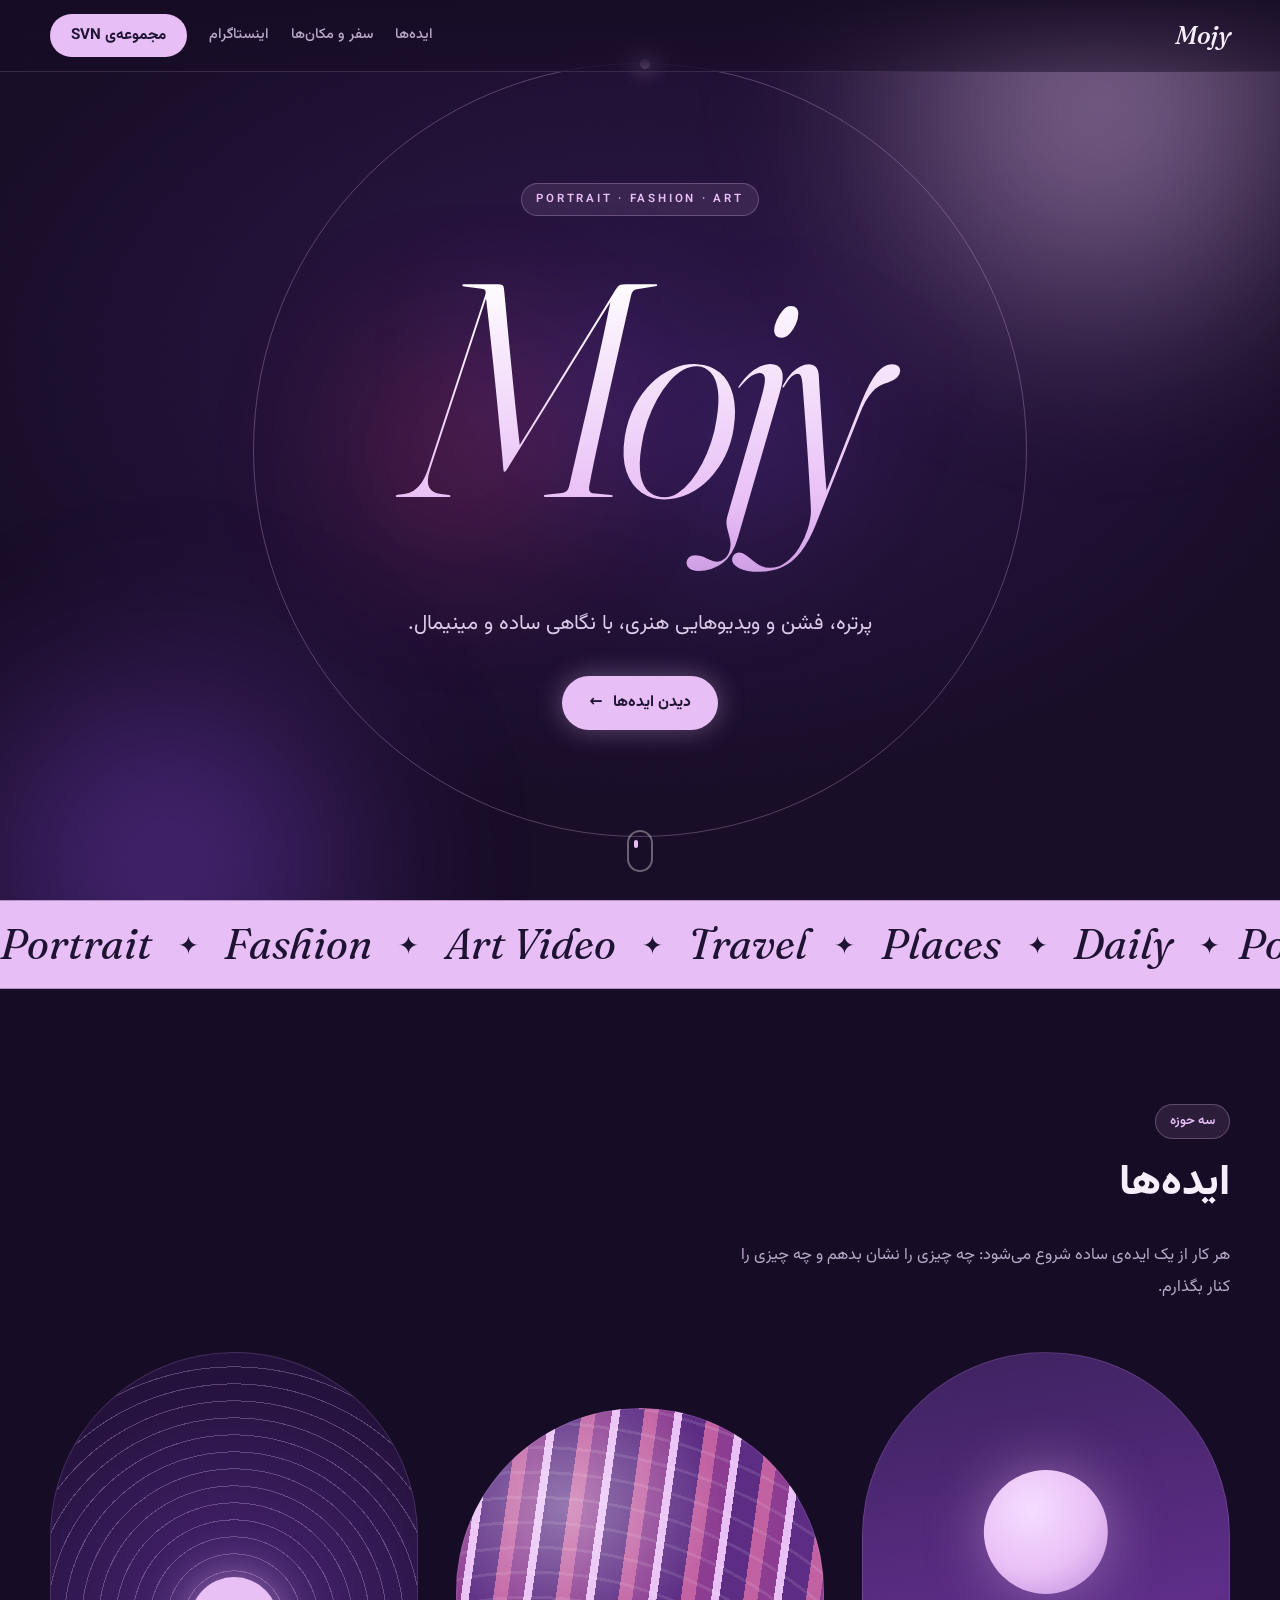
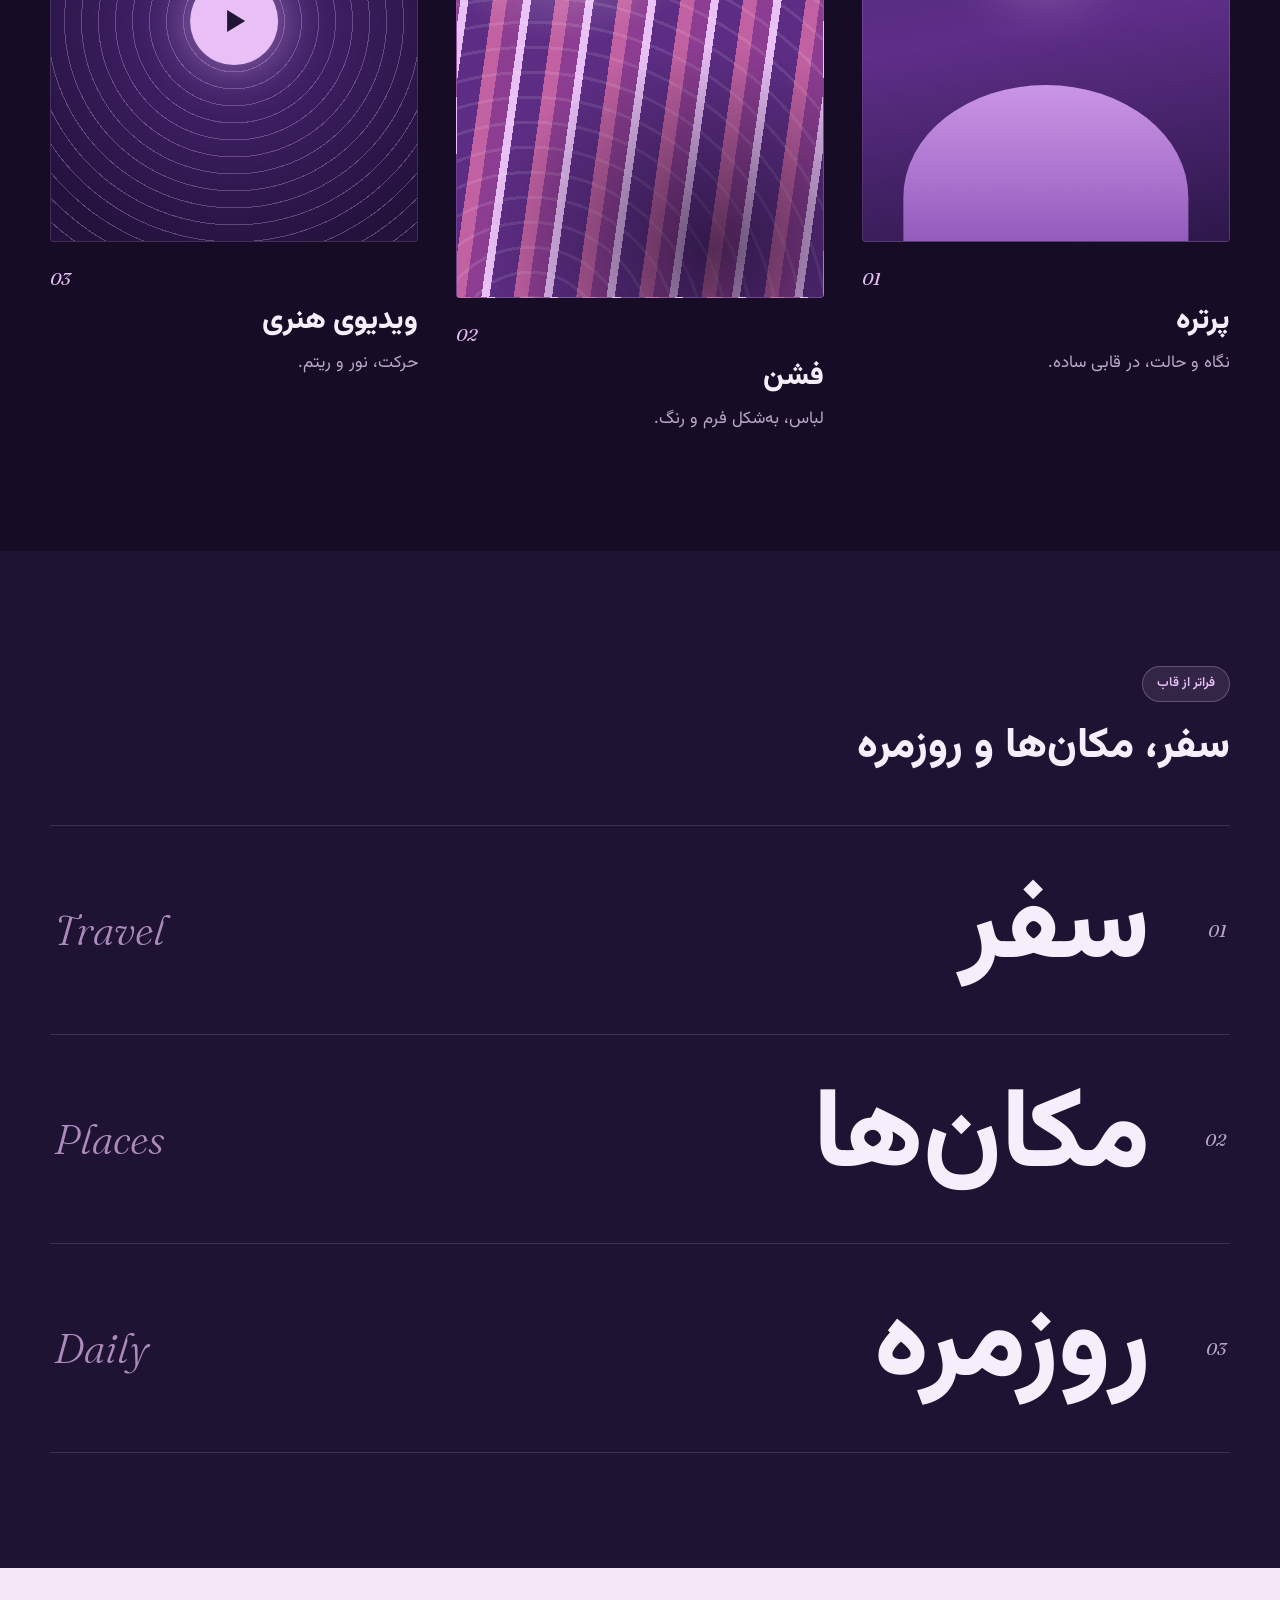
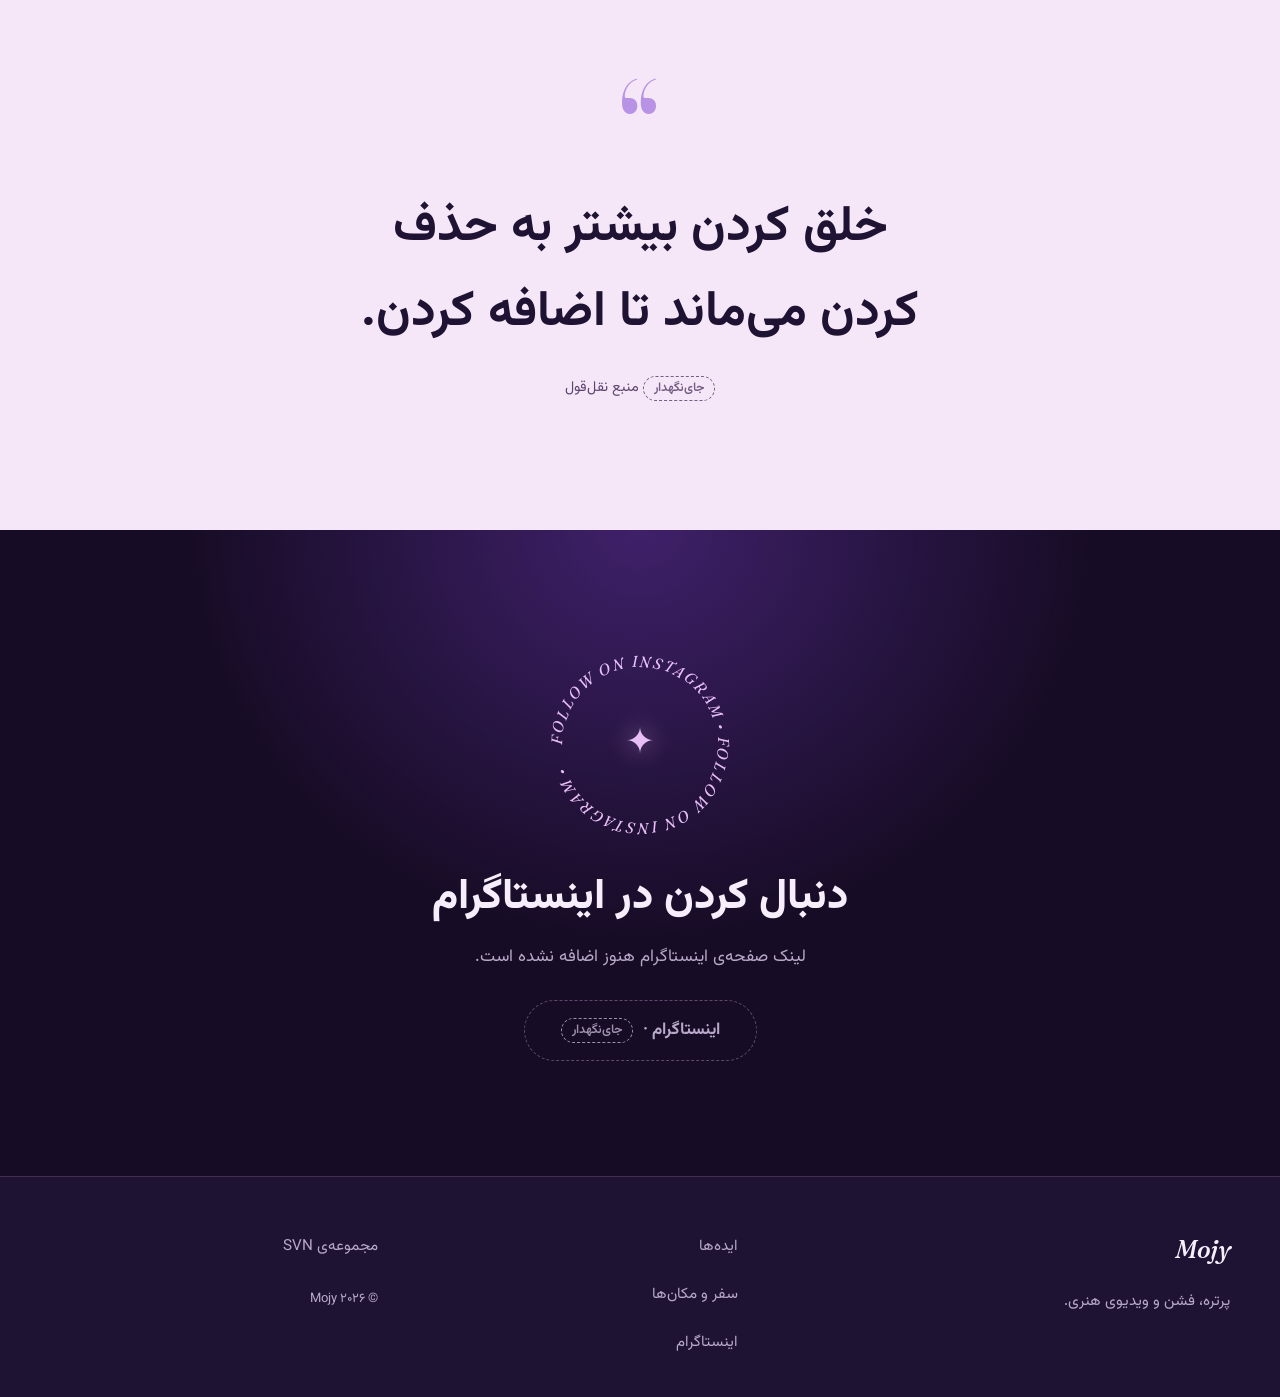
==== commit 3070ee38: "Rewrite stiff Persian copy on hub, SVN Studio and Mojy Co-Authored-By: Claude Sonnet 5.5 <noreply@an" ====
--- a/mojy/index.html
+++ b/mojy/index.html
@@ -4,7 +4,7 @@
   <meta charset="utf-8">
   <meta name="viewport" content="width=device-width, initial-scale=1">
   <title>Mojy | پرتره، فشن و ویدیوی هنری</title>
-  <meta name="description" content="Mojy: صفحه‌ی هنری شخصی با کارهای پرتره، فشن و ویدیوی هنری؛ مینیمال و با فضای خالی.">
+  <meta name="description" content="Mojy: صفحه‌ی هنری شخصی؛ پرتره، فشن و ویدیوی هنری با نگاهی ساده و مینیمال.">
   <meta name="theme-color" content="#170C26">
   <meta name="color-scheme" content="dark">
   <link rel="canonical" href="https://mrrooobooot.github.io/7natures/mojy/">
@@ -58,7 +58,7 @@
       <div class="container hero-content">
         <p class="eyebrow" lang="en" dir="ltr">PORTRAIT · FASHION · ART</p>
         <h1 id="hero-title" class="wordmark"><span dir="ltr" lang="en">Mojy</span></h1>
-        <p class="hero-lead">کارهای هنری و مینیمال؛ پرتره، فشن و ویدیوهایی با نگاهی ساده.</p>
+        <p class="hero-lead">پرتره، فشن و ویدیوهایی هنری، با نگاهی ساده و مینیمال.</p>
         <div class="hero-actions">
           <a class="btn btn-primary" href="#ideas">
             <span>دیدن ایده‌ها</span>
@@ -82,7 +82,7 @@
     <section class="section ideas" id="ideas" aria-labelledby="ideas-title">
       <div class="container">
         <header class="section-head reveal">
-          <p class="eyebrow">سه محور</p>
+          <p class="eyebrow">سه حوزه</p>
           <h2 id="ideas-title" class="section-title">ایده‌ها</h2>
           <p class="section-lead">هر کار از یک ایده‌ی ساده شروع می‌شود: چه چیزی را نشان بدهم و چه چیزی را کنار بگذارم.</p>
         </header>
@@ -99,14 +99,14 @@
             <div class="frame-art" aria-hidden="true"><span class="art-folds"></span></div>
             <span class="frame-n" aria-hidden="true" dir="ltr">02</span>
             <h3 class="frame-t">فشن</h3>
-            <p class="frame-d">لباس به‌عنوان فرم و رنگ.</p>
+            <p class="frame-d">لباس، به‌شکل فرم و رنگ.</p>
           </article>
 
           <article class="frame frame--video reveal">
             <div class="frame-art" aria-hidden="true"><span class="art-rings"></span><span class="art-play"></span></div>
             <span class="frame-n" aria-hidden="true" dir="ltr">03</span>
             <h3 class="frame-t">ویدیوی هنری</h3>
-            <p class="frame-d">حرکت، نور و ریتم بصری.</p>
+            <p class="frame-d">حرکت، نور و ریتم.</p>
           </article>
         </div>
       </div>
@@ -116,7 +116,7 @@
     <section class="section places" id="places" aria-labelledby="places-title">
       <div class="container">
         <header class="section-head reveal">
-          <p class="eyebrow">بیرون از استودیو</p>
+          <p class="eyebrow">فراتر از قاب</p>
           <h2 id="places-title" class="section-title">سفر، مکان‌ها و روزمره</h2>
         </header>
 
@@ -133,7 +133,7 @@
       <div class="container">
         <blockquote class="quote-text reveal">
           <span class="quote-mark" aria-hidden="true">“</span>
-          <p>فرآیند خلق، بیشتر با حذف کردن پیش می‌رود تا با افزودن.</p>
+          <p>خلق کردن بیشتر به حذف کردن می‌ماند تا اضافه کردن.</p>
           <footer class="quote-src"><span class="ph-tag">جای‌نگهدار</span> منبع نقل‌قول</footer>
         </blockquote>
       </div>
